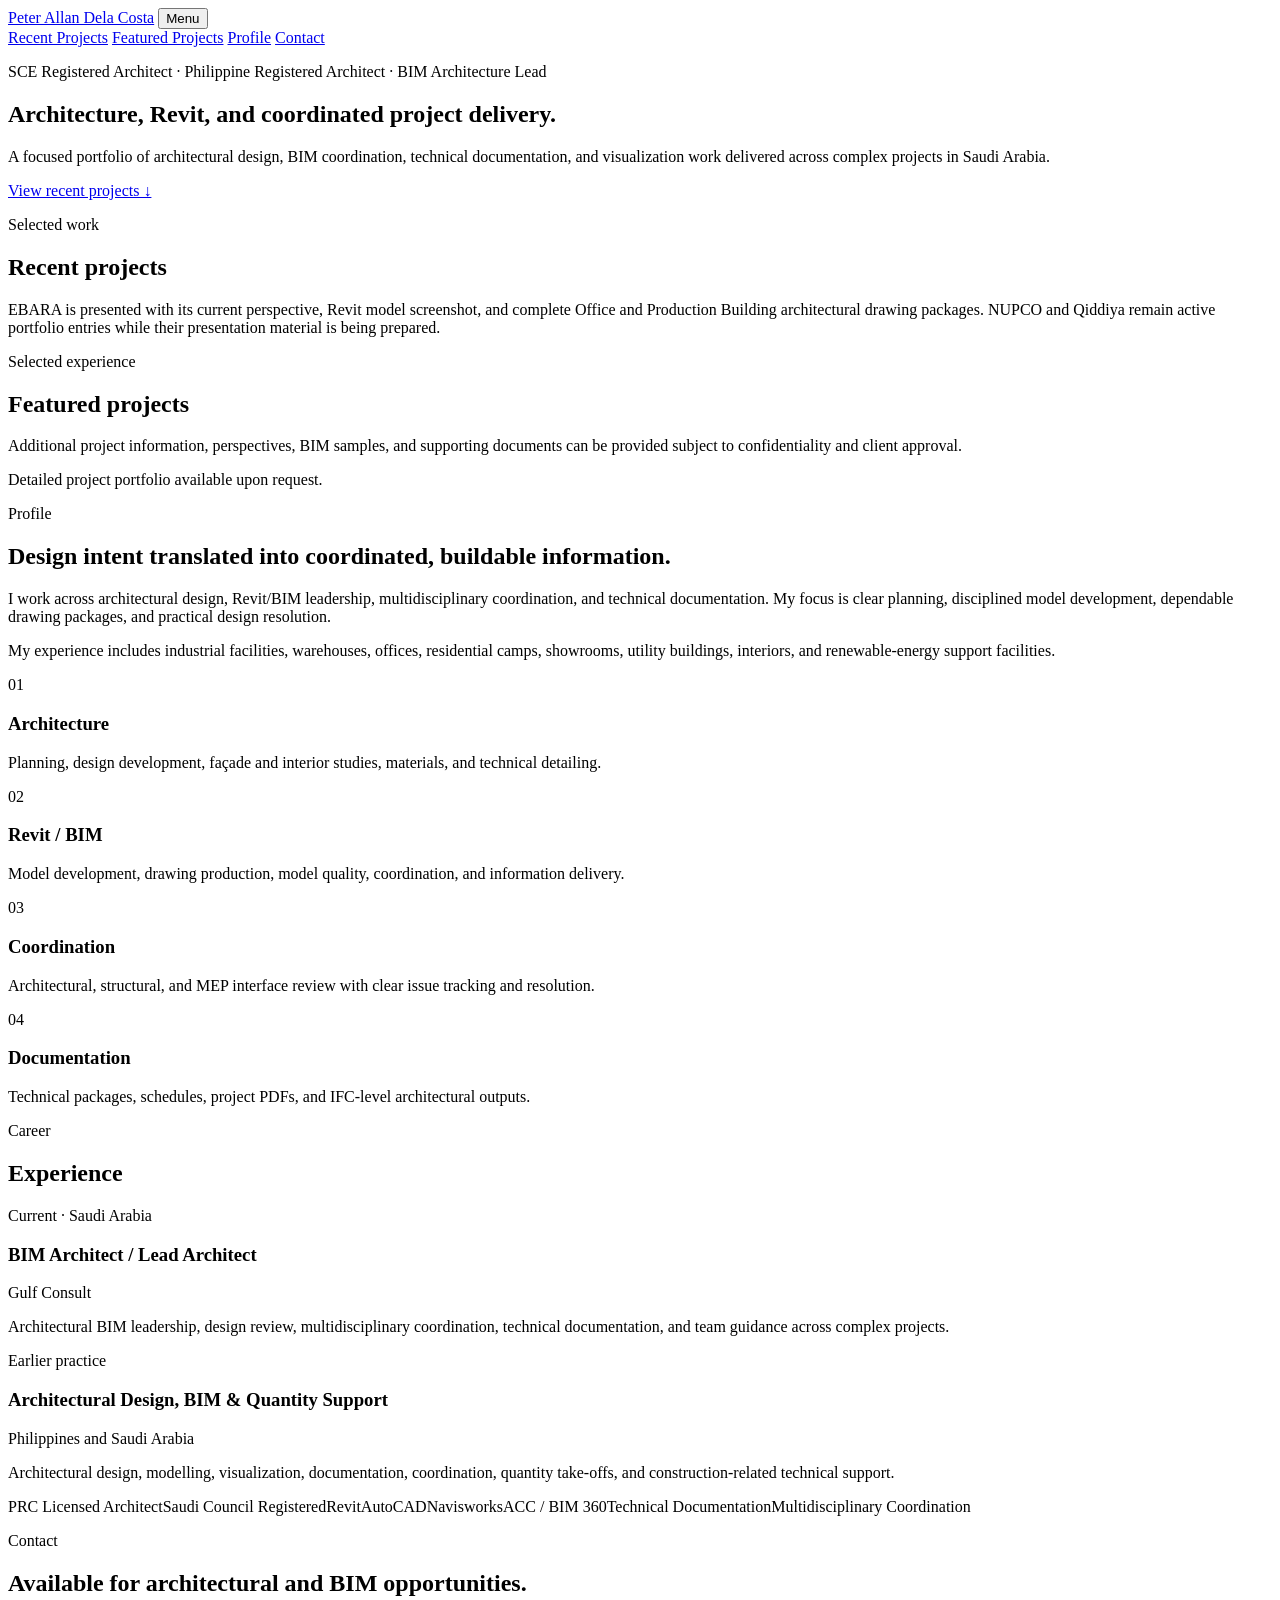
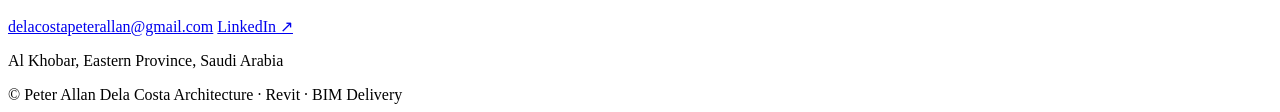
==== index.html @ 8c403797 "Create clean architectural portfolio homepage" ====
<!doctype html>
<html lang="en">
<head>
  <meta charset="utf-8">
  <meta name="viewport" content="width=device-width, initial-scale=1">
  <meta name="description" content="Architectural and BIM portfolio of Peter Allan Dela Costa, featuring EBARA Elliott Energy, NUPCO, Qiddiya, and selected projects in Saudi Arabia.">
  <meta name="theme-color" content="#f4f3ee">
  <title>Peter Allan Dela Costa | Architect & BIM Lead</title>
  <link rel="stylesheet" href="styles.css">
</head>
<body>
  <header class="site-header">
    <a class="brand" href="#top">Peter Allan Dela Costa</a>
    <button class="menu-toggle" type="button" aria-expanded="false" aria-controls="site-nav">Menu</button>
    <nav id="site-nav" class="site-nav" aria-label="Primary navigation">
      <a href="#recent-work">Recent Projects</a>
      <a href="#featured-work">Featured Projects</a>
      <a href="#profile">Profile</a>
      <a href="#contact">Contact</a>
    </nav>
  </header>

  <main id="top">
    <section class="hero section-pad">
      <p class="eyebrow">SCE Registered Architect · Philippine Registered Architect · BIM Architecture Lead</p>
      <h1>Architecture, Revit, and coordinated project delivery.</h1>
      <div class="hero-footer">
        <p>A focused portfolio of architectural design, BIM coordination, technical documentation, and visualization work delivered across complex projects in Saudi Arabia.</p>
        <a class="text-link" href="#recent-work">View recent projects ↓</a>
      </div>
    </section>

    <section id="recent-work" class="section-pad section-rule">
      <div class="section-heading">
        <div>
          <p class="eyebrow">Selected work</p>
          <h2>Recent projects</h2>
        </div>
        <p class="section-note">EBARA is presented with its current perspective, Revit model screenshot, and complete Office and Production Building architectural drawing packages. NUPCO and Qiddiya remain active portfolio entries while their presentation material is being prepared.</p>
      </div>
      <div id="project-grid" class="project-grid" aria-live="polite"></div>
    </section>

    <section id="featured-work" class="section-pad section-rule">
      <div class="section-heading">
        <div>
          <p class="eyebrow">Selected experience</p>
          <h2>Featured projects</h2>
        </div>
        <p class="section-note">Additional project information, perspectives, BIM samples, and supporting documents can be provided subject to confidentiality and client approval.</p>
      </div>
      <div id="featured-grid" class="featured-grid"></div>
      <p class="request-note">Detailed project portfolio available upon request.</p>
    </section>

    <section id="profile" class="section-pad section-rule">
      <div class="section-heading profile-heading">
        <div>
          <p class="eyebrow">Profile</p>
          <h2>Design intent translated into coordinated, buildable information.</h2>
        </div>
        <div class="profile-copy">
          <p>I work across architectural design, Revit/BIM leadership, multidisciplinary coordination, and technical documentation. My focus is clear planning, disciplined model development, dependable drawing packages, and practical design resolution.</p>
          <p>My experience includes industrial facilities, warehouses, offices, residential camps, showrooms, utility buildings, interiors, and renewable-energy support facilities.</p>
        </div>
      </div>
      <div class="capability-grid">
        <article><span>01</span><h3>Architecture</h3><p>Planning, design development, façade and interior studies, materials, and technical detailing.</p></article>
        <article><span>02</span><h3>Revit / BIM</h3><p>Model development, drawing production, model quality, coordination, and information delivery.</p></article>
        <article><span>03</span><h3>Coordination</h3><p>Architectural, structural, and MEP interface review with clear issue tracking and resolution.</p></article>
        <article><span>04</span><h3>Documentation</h3><p>Technical packages, schedules, project PDFs, and IFC-level architectural outputs.</p></article>
      </div>
    </section>

    <section class="section-pad section-rule">
      <div class="section-heading compact">
        <div><p class="eyebrow">Career</p><h2>Experience</h2></div>
      </div>
      <div class="timeline">
        <article>
          <div class="timeline-date">Current · Saudi Arabia</div>
          <div><h3>BIM Architect / Lead Architect</h3><p class="company">Gulf Consult</p><p>Architectural BIM leadership, design review, multidisciplinary coordination, technical documentation, and team guidance across complex projects.</p></div>
        </article>
        <article>
          <div class="timeline-date">Earlier practice</div>
          <div><h3>Architectural Design, BIM & Quantity Support</h3><p class="company">Philippines and Saudi Arabia</p><p>Architectural design, modelling, visualization, documentation, coordination, quantity take-offs, and construction-related technical support.</p></div>
        </article>
      </div>
      <div class="credentials">
        <span>PRC Licensed Architect</span><span>Saudi Council Registered</span><span>Revit</span><span>AutoCAD</span><span>Navisworks</span><span>ACC / BIM 360</span><span>Technical Documentation</span><span>Multidisciplinary Coordination</span>
      </div>
    </section>

    <section id="contact" class="contact section-pad">
      <p class="eyebrow">Contact</p>
      <div class="contact-grid">
        <h2>Available for architectural and BIM opportunities.</h2>
        <div>
          <a href="mailto:delacostapeterallan@gmail.com">delacostapeterallan@gmail.com</a>
          <a href="https://www.linkedin.com/in/peter-allan-dela-costa-8350b3266/" target="_blank" rel="noopener noreferrer">LinkedIn ↗</a>
          <p>Al Khobar, Eastern Province, Saudi Arabia</p>
        </div>
      </div>
    </section>
  </main>

  <footer>
    <span>© <span id="year"></span> Peter Allan Dela Costa</span>
    <span>Architecture · Revit · BIM Delivery</span>
  </footer>

  <dialog id="project-dialog" class="project-dialog">
    <button class="dialog-close" type="button" aria-label="Close project">Close</button>
    <div id="dialog-content"></div>
  </dialog>

  <script src="script.js"></script>
</body>
</html>
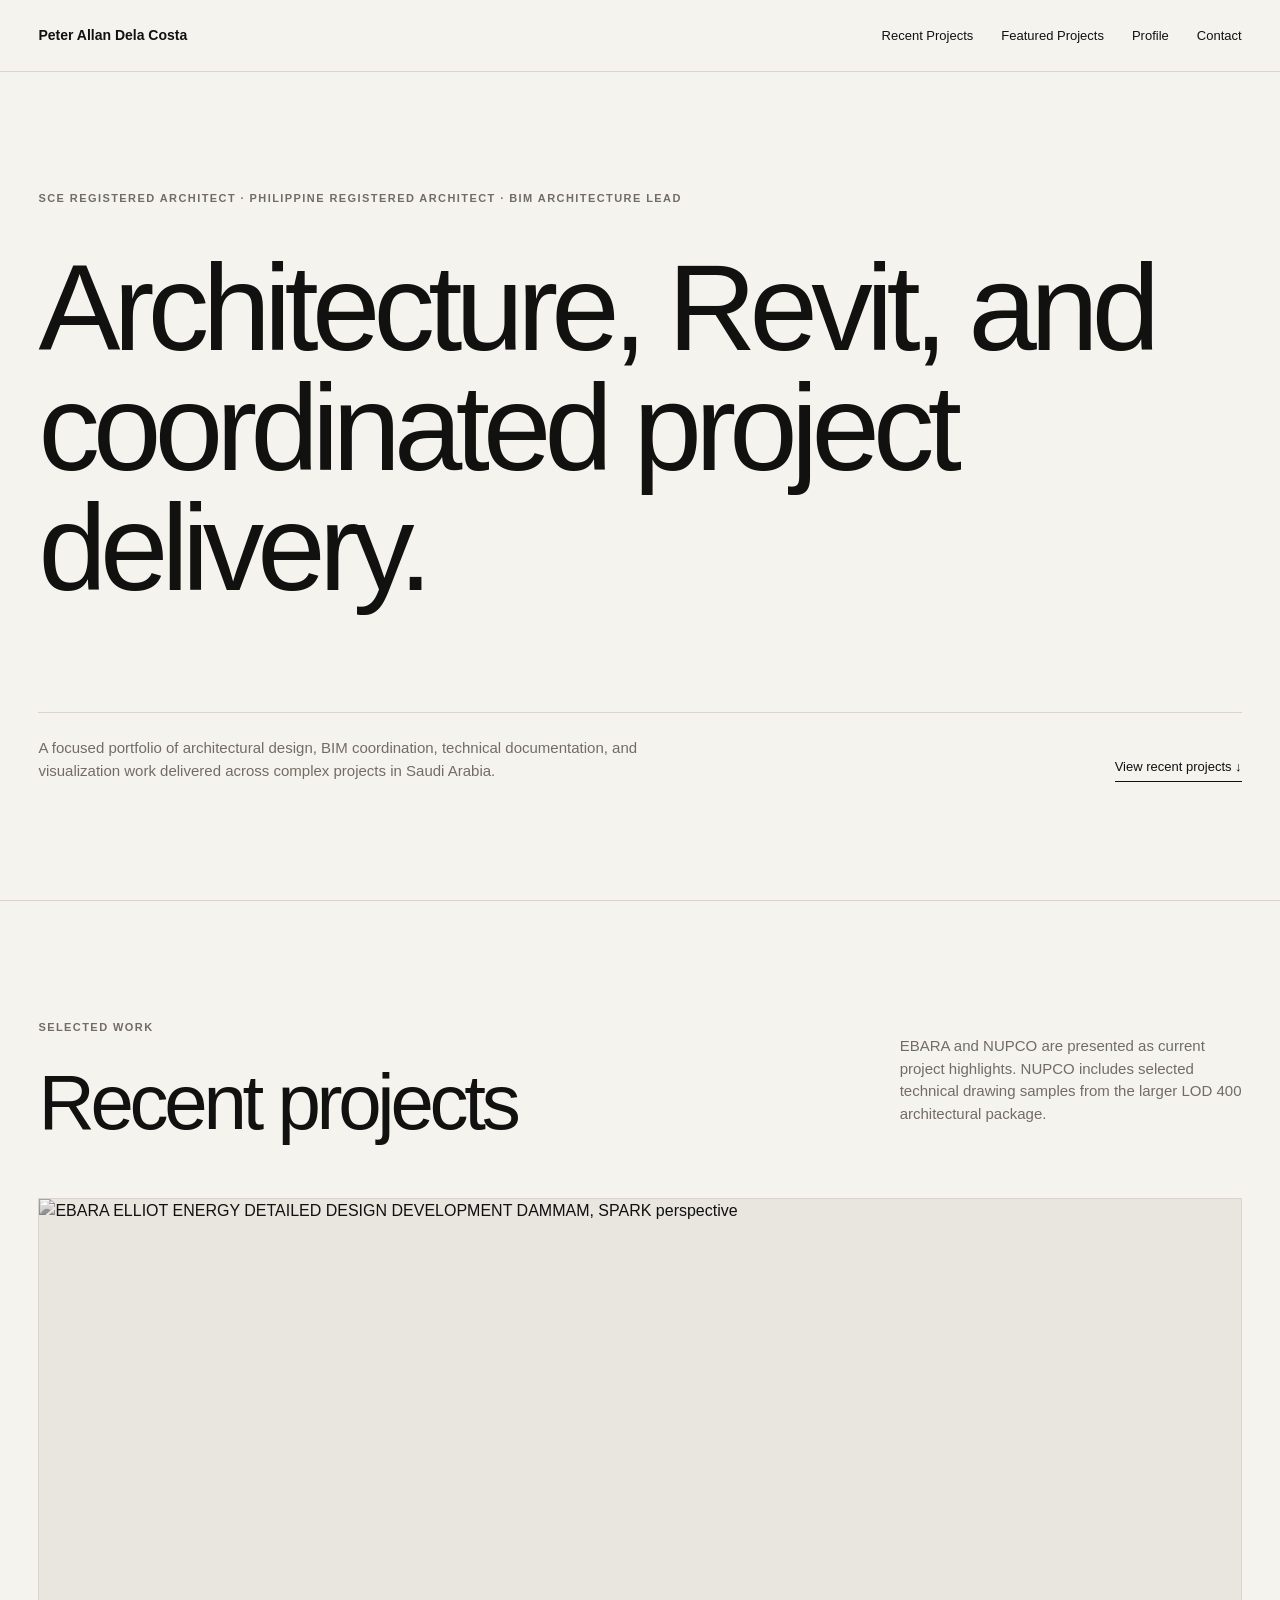
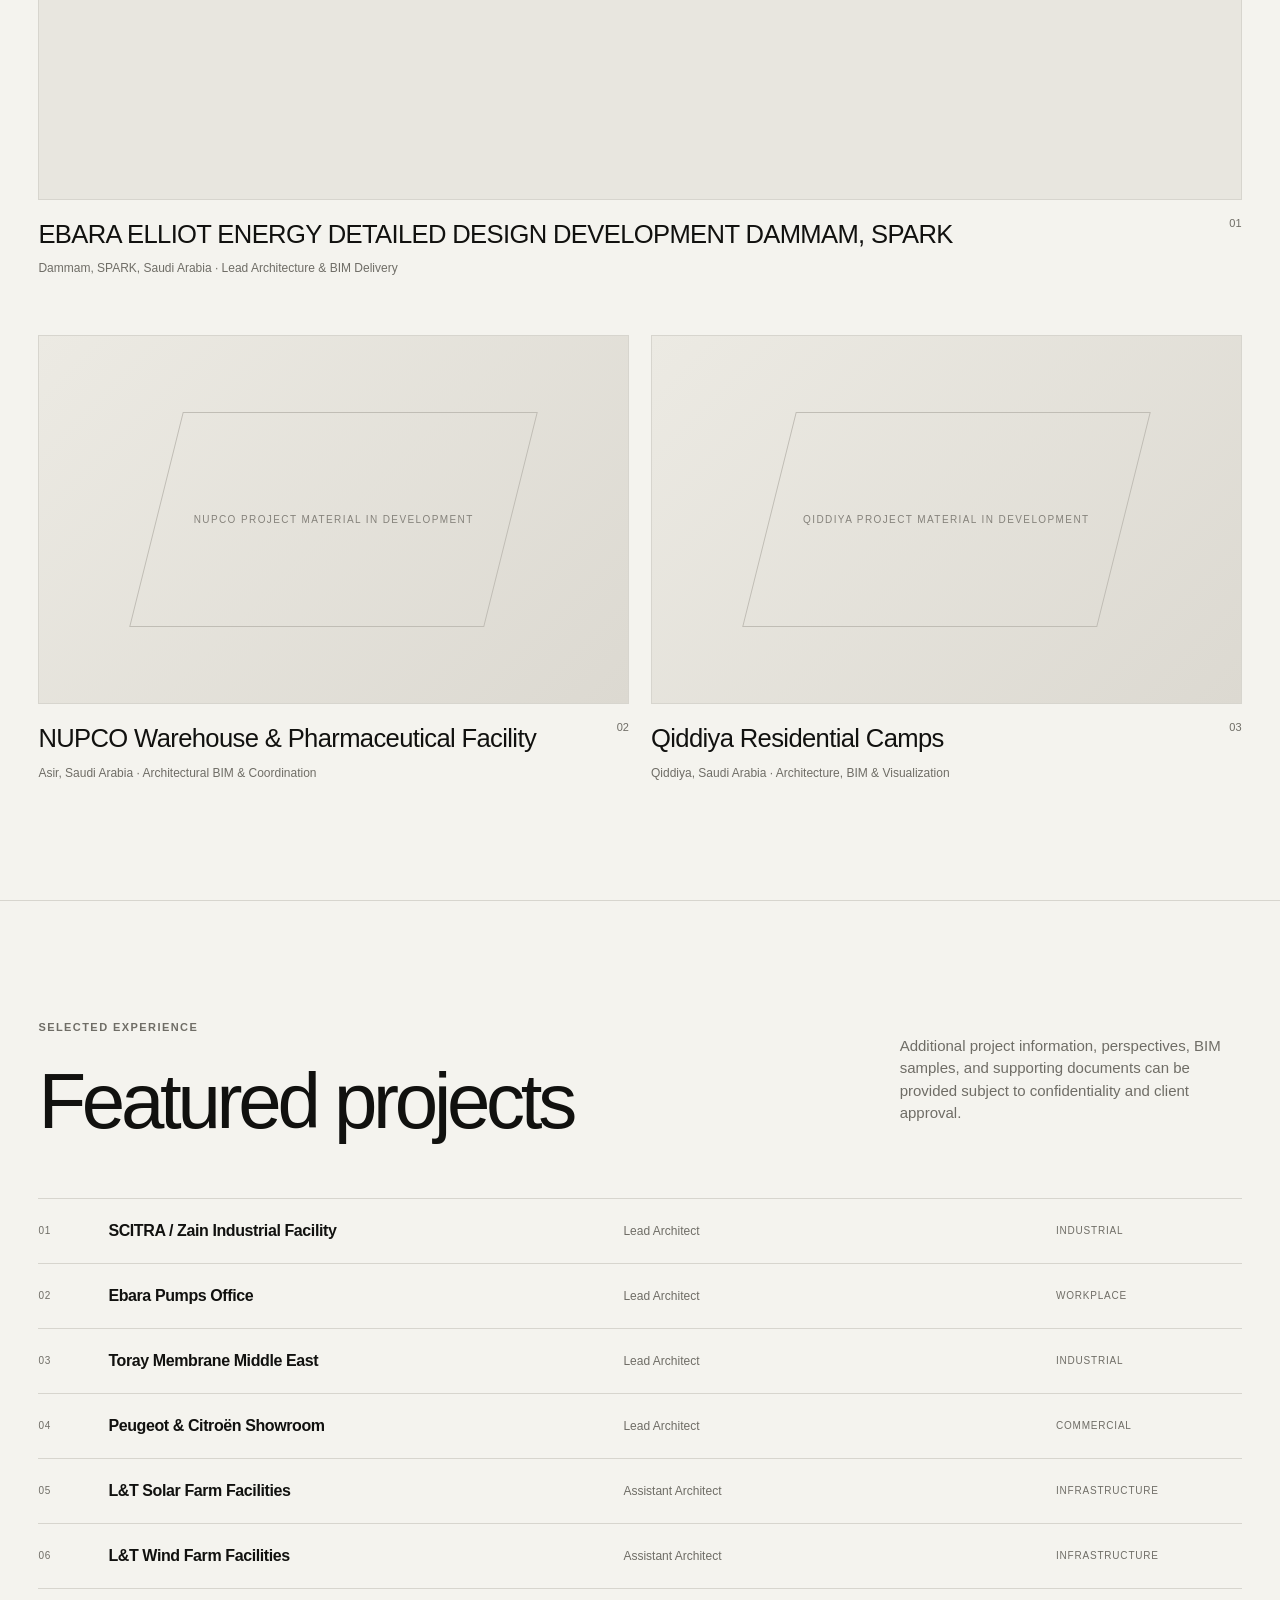
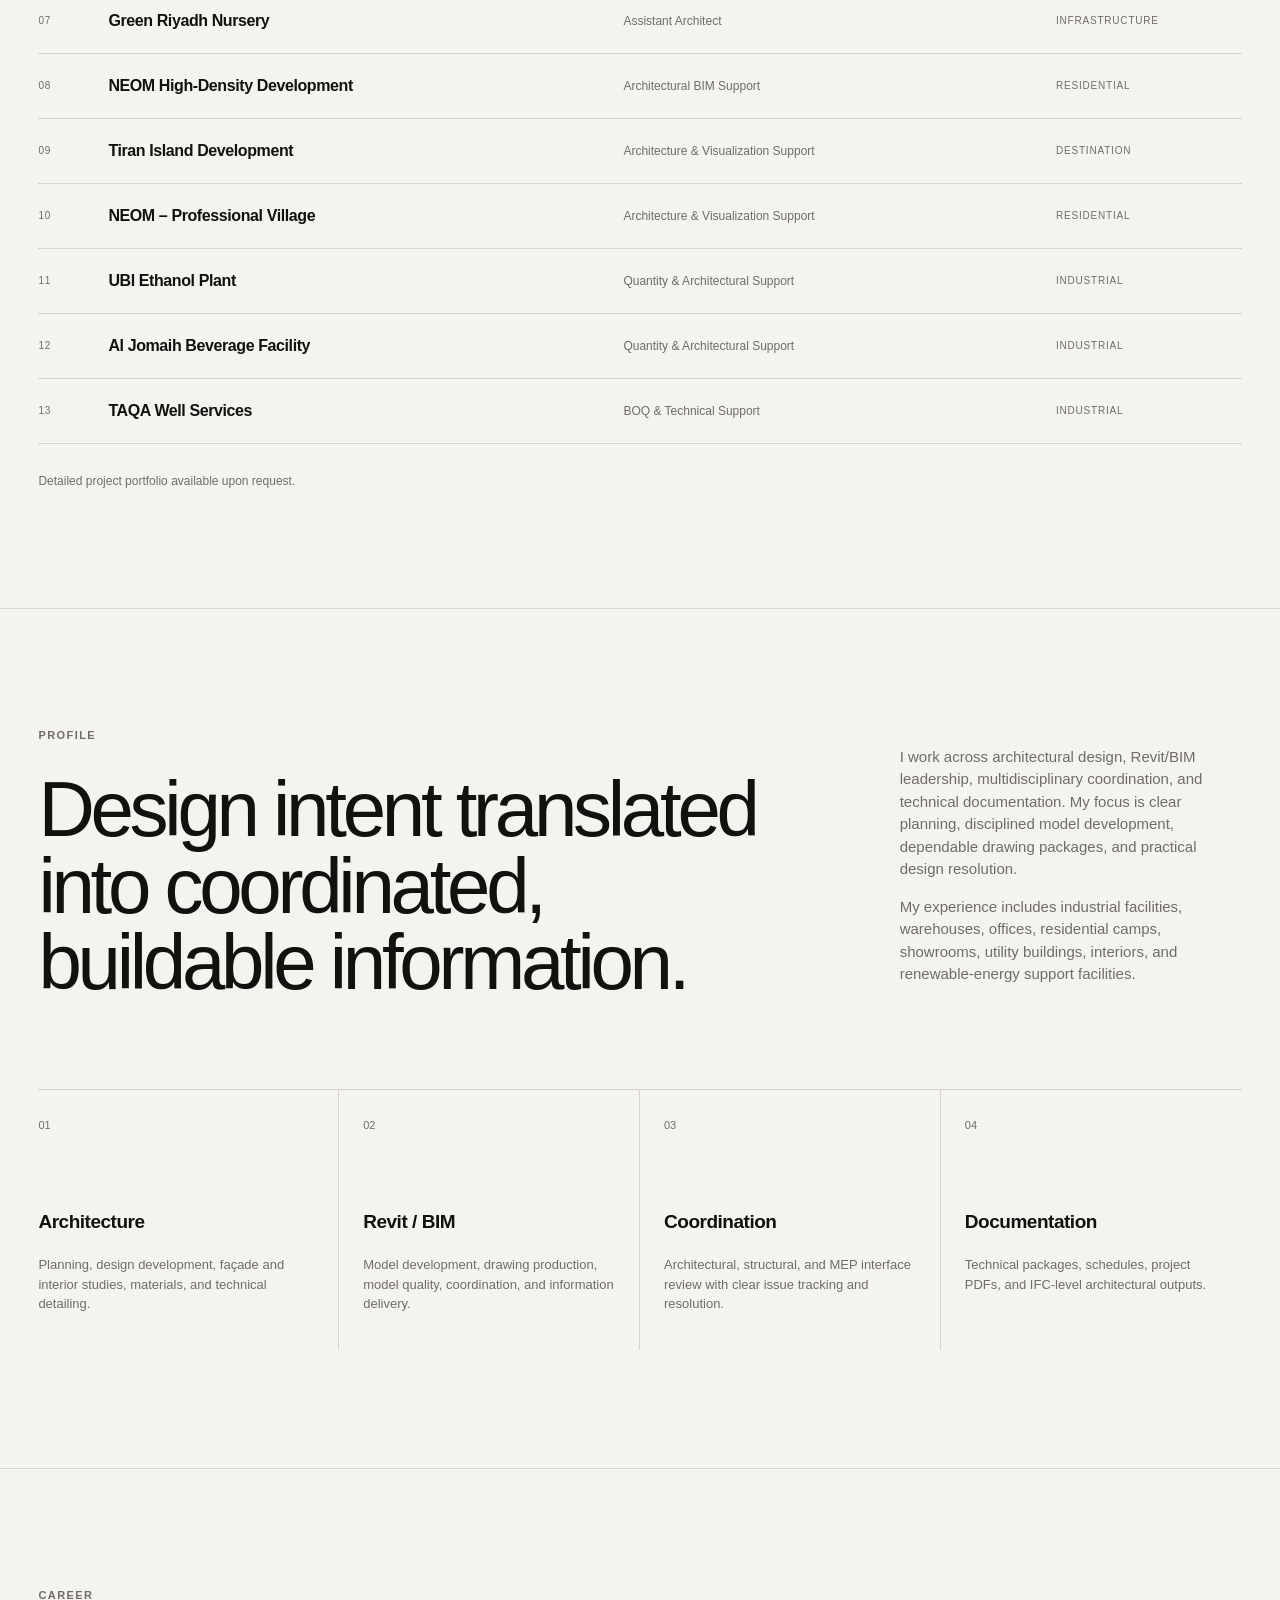
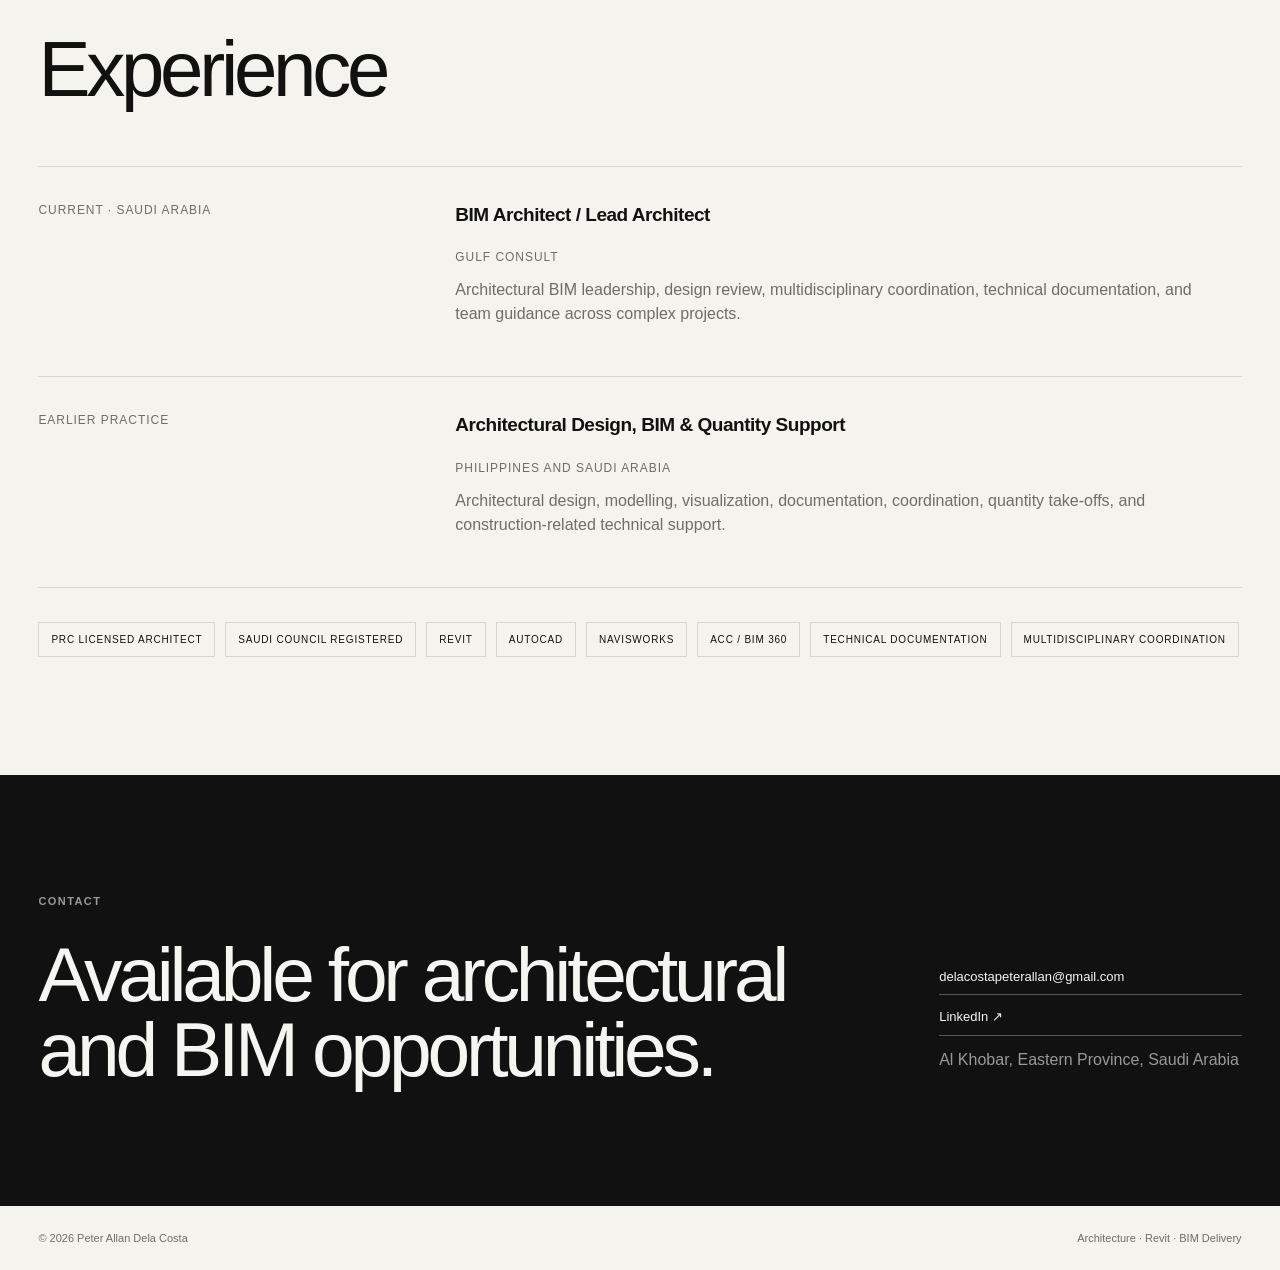
==== commit 10861f40: "Update portfolio structure for NUPCO and featured projects" ====
--- a/index.html
+++ b/index.html
@@ -6,7 +6,7 @@
   <meta name="description" content="Architectural and BIM portfolio of Peter Allan Dela Costa, featuring EBARA Elliott Energy, NUPCO, Qiddiya, and selected projects in Saudi Arabia.">
   <meta name="theme-color" content="#f4f3ee">
   <title>Peter Allan Dela Costa | Architect & BIM Lead</title>
-  <link rel="stylesheet" href="styles.css">
+  <link rel="stylesheet" href="styles.css?v=20260807">
 </head>
 <body>
   <header class="site-header">
@@ -32,21 +32,15 @@
 
     <section id="recent-work" class="section-pad section-rule">
       <div class="section-heading">
-        <div>
-          <p class="eyebrow">Selected work</p>
-          <h2>Recent projects</h2>
-        </div>
-        <p class="section-note">EBARA is presented with its current perspective, Revit model screenshot, and complete Office and Production Building architectural drawing packages. NUPCO and Qiddiya remain active portfolio entries while their presentation material is being prepared.</p>
+        <div><p class="eyebrow">Selected work</p><h2>Recent projects</h2></div>
+        <p class="section-note">EBARA and NUPCO are presented as current project highlights. NUPCO includes selected technical drawing samples from the larger LOD 400 architectural package.</p>
       </div>
       <div id="project-grid" class="project-grid" aria-live="polite"></div>
     </section>
 
     <section id="featured-work" class="section-pad section-rule">
       <div class="section-heading">
-        <div>
-          <p class="eyebrow">Selected experience</p>
-          <h2>Featured projects</h2>
-        </div>
+        <div><p class="eyebrow">Selected experience</p><h2>Featured projects</h2></div>
         <p class="section-note">Additional project information, perspectives, BIM samples, and supporting documents can be provided subject to confidentiality and client approval.</p>
       </div>
       <div id="featured-grid" class="featured-grid"></div>
@@ -55,10 +49,7 @@
 
     <section id="profile" class="section-pad section-rule">
       <div class="section-heading profile-heading">
-        <div>
-          <p class="eyebrow">Profile</p>
-          <h2>Design intent translated into coordinated, buildable information.</h2>
-        </div>
+        <div><p class="eyebrow">Profile</p><h2>Design intent translated into coordinated, buildable information.</h2></div>
         <div class="profile-copy">
           <p>I work across architectural design, Revit/BIM leadership, multidisciplinary coordination, and technical documentation. My focus is clear planning, disciplined model development, dependable drawing packages, and practical design resolution.</p>
           <p>My experience includes industrial facilities, warehouses, offices, residential camps, showrooms, utility buildings, interiors, and renewable-energy support facilities.</p>
@@ -73,47 +64,30 @@
     </section>
 
     <section class="section-pad section-rule">
-      <div class="section-heading compact">
-        <div><p class="eyebrow">Career</p><h2>Experience</h2></div>
+      <div class="section-heading compact"><div><p class="eyebrow">Career</p><h2>Experience</h2></div></div>
+      <div class="timeline">
+        <article><div class="timeline-date">Current · Saudi Arabia</div><div><h3>BIM Architect / Lead Architect</h3><p class="company">Gulf Consult</p><p>Architectural BIM leadership, design review, multidisciplinary coordination, technical documentation, and team guidance across complex projects.</p></div></article>
+        <article><div class="timeline-date">Earlier practice</div><div><h3>Architectural Design, BIM & Quantity Support</h3><p class="company">Philippines and Saudi Arabia</p><p>Architectural design, modelling, visualization, documentation, coordination, quantity take-offs, and construction-related technical support.</p></div></article>
       </div>
-      <div class="timeline">
-        <article>
-          <div class="timeline-date">Current · Saudi Arabia</div>
-          <div><h3>BIM Architect / Lead Architect</h3><p class="company">Gulf Consult</p><p>Architectural BIM leadership, design review, multidisciplinary coordination, technical documentation, and team guidance across complex projects.</p></div>
-        </article>
-        <article>
-          <div class="timeline-date">Earlier practice</div>
-          <div><h3>Architectural Design, BIM & Quantity Support</h3><p class="company">Philippines and Saudi Arabia</p><p>Architectural design, modelling, visualization, documentation, coordination, quantity take-offs, and construction-related technical support.</p></div>
-        </article>
-      </div>
-      <div class="credentials">
-        <span>PRC Licensed Architect</span><span>Saudi Council Registered</span><span>Revit</span><span>AutoCAD</span><span>Navisworks</span><span>ACC / BIM 360</span><span>Technical Documentation</span><span>Multidisciplinary Coordination</span>
-      </div>
+      <div class="credentials"><span>PRC Licensed Architect</span><span>Saudi Council Registered</span><span>Revit</span><span>AutoCAD</span><span>Navisworks</span><span>ACC / BIM 360</span><span>Technical Documentation</span><span>Multidisciplinary Coordination</span></div>
     </section>
 
     <section id="contact" class="contact section-pad">
       <p class="eyebrow">Contact</p>
       <div class="contact-grid">
         <h2>Available for architectural and BIM opportunities.</h2>
-        <div>
-          <a href="mailto:delacostapeterallan@gmail.com">delacostapeterallan@gmail.com</a>
-          <a href="https://www.linkedin.com/in/peter-allan-dela-costa-8350b3266/" target="_blank" rel="noopener noreferrer">LinkedIn ↗</a>
-          <p>Al Khobar, Eastern Province, Saudi Arabia</p>
-        </div>
+        <div><a href="mailto:delacostapeterallan@gmail.com">delacostapeterallan@gmail.com</a><a href="https://www.linkedin.com/in/peter-allan-dela-costa-8350b3266/" target="_blank" rel="noopener noreferrer">LinkedIn ↗</a><p>Al Khobar, Eastern Province, Saudi Arabia</p></div>
       </div>
     </section>
   </main>
 
-  <footer>
-    <span>© <span id="year"></span> Peter Allan Dela Costa</span>
-    <span>Architecture · Revit · BIM Delivery</span>
-  </footer>
+  <footer><span>© <span id="year"></span> Peter Allan Dela Costa</span><span>Architecture · Revit · BIM Delivery</span></footer>
 
   <dialog id="project-dialog" class="project-dialog">
     <button class="dialog-close" type="button" aria-label="Close project">Close</button>
     <div id="dialog-content"></div>
   </dialog>
 
-  <script src="script.js"></script>
+  <script src="script.js?v=20260807"></script>
 </body>
 </html>
--- a/styles.css
+++ b/styles.css
@@ -0,0 +1 @@
+:root{--bg:#f4f3ee;--ink:#11110f;--muted:#6f6d66;--line:#d7d5ce;--panel:#e8e6df;--dark:#111;--max:1500px}*{box-sizing:border-box}html{scroll-behavior:smooth}body{margin:0;background:var(--bg);color:var(--ink);font-family:Arial,Helvetica,sans-serif;line-height:1.5}a{color:inherit}button{font:inherit;color:inherit}.site-header{position:sticky;top:0;z-index:20;display:flex;align-items:center;justify-content:space-between;height:72px;padding:0 3vw;background:rgba(244,243,238,.94);border-bottom:1px solid var(--line);backdrop-filter:blur(10px)}.brand{font-size:14px;font-weight:700;text-decoration:none}.site-nav{display:flex;gap:28px}.site-nav a{font-size:13px;text-decoration:none}.site-nav a:hover{opacity:.55}.menu-toggle{display:none;border:0;background:transparent}.section-pad{width:min(var(--max),100%);margin:0 auto;padding:118px 3vw}.section-rule{border-top:1px solid var(--line)}.eyebrow{margin:0 0 28px;color:var(--muted);font-size:11px;font-weight:700;letter-spacing:.13em;text-transform:uppercase}h1,h2,h3,p{margin-top:0}h1,h2{margin-bottom:0;font-weight:400;letter-spacing:-.055em;line-height:.98}h1{max-width:1200px;font-size:clamp(4rem,9.6vw,10.2rem)}h2{font-size:clamp(3rem,6.1vw,7rem)}h3{font-size:19px;font-weight:600;letter-spacing:-.025em}.hero{min-height:calc(100vh - 72px);display:flex;flex-direction:column;justify-content:space-between}.hero-footer{display:grid;grid-template-columns:1fr auto;gap:50px;align-items:end;margin-top:90px;padding-top:24px;border-top:1px solid var(--line)}.hero-footer p{max-width:650px;margin-bottom:0;color:var(--muted);font-size:15px}.text-link{padding-bottom:5px;border-bottom:1px solid;text-decoration:none;font-size:13px}.section-heading{display:grid;grid-template-columns:1.2fr .55fr;gap:9vw;align-items:end;margin-bottom:58px}.section-heading.compact{grid-template-columns:1fr}.section-note,.profile-copy{color:var(--muted);font-size:15px}.project-grid{display:grid;grid-template-columns:repeat(12,1fr);gap:58px 22px}.project-card{grid-column:span 6;padding:0;border:0;background:none;text-align:left;cursor:pointer}.project-card.featured{grid-column:1/-1}.project-media{position:relative;aspect-ratio:16/10;overflow:hidden;background:var(--panel);border:1px solid var(--line)}.project-card.featured .project-media{aspect-ratio:16/8}.project-image{width:100%;height:100%;object-fit:cover;display:block;filter:grayscale(100%);transition:transform .4s ease,filter .4s ease}.project-card:hover .project-image{transform:scale(1.015);filter:grayscale(0)}.visual-placeholder{position:absolute;inset:0;display:grid;place-items:center;background:linear-gradient(135deg,#eceae3,#dcd9d1)}.visual-placeholder:before{content:"";width:60%;height:58%;border:1px solid #c0bdb5;transform:skew(-14deg)}.visual-placeholder span{position:absolute;color:#85827b;font-size:10px;letter-spacing:.14em;text-transform:uppercase}.project-info{display:grid;grid-template-columns:1fr auto;gap:30px;padding-top:15px}.project-title{margin:0;font-size:clamp(1.35rem,2vw,2rem);font-weight:400}.project-meta{margin-top:6px;color:var(--muted);font-size:12px}.project-index{color:var(--muted);font-size:11px}.featured-grid{border-top:1px solid var(--line)}.featured-grid article{display:grid;grid-template-columns:50px 1.2fr 1fr .45fr;gap:20px;align-items:center;padding:20px 0;border-bottom:1px solid var(--line)}.featured-grid span,.featured-grid small{color:var(--muted);font-size:10px;letter-spacing:.08em;text-transform:uppercase}.featured-grid h3,.featured-grid p{margin:0}.featured-grid h3{font-size:16px}.featured-grid p{color:var(--muted);font-size:12px}.request-note{margin:28px 0 0;color:var(--muted);font-size:12px}.profile-copy p{max-width:660px}.capability-grid{display:grid;grid-template-columns:repeat(4,1fr);margin-top:88px;border-top:1px solid var(--line)}.capability-grid article{min-height:260px;padding:22px 24px 22px 0;border-right:1px solid var(--line)}.capability-grid article:not(:first-child){padding-left:24px}.capability-grid article:last-child{border-right:0}.capability-grid span{color:var(--muted);font-size:11px}.capability-grid h3{margin-top:72px}.capability-grid p{color:var(--muted);font-size:13px}.timeline{border-top:1px solid var(--line)}.timeline article{display:grid;grid-template-columns:.4fr 1fr;gap:8vw;padding:34px 0;border-bottom:1px solid var(--line)}.timeline-date,.company{color:var(--muted);font-size:12px;text-transform:uppercase;letter-spacing:.08em}.timeline article p:last-child{max-width:760px;color:var(--muted)}.credentials{display:flex;flex-wrap:wrap;gap:10px;margin-top:34px}.credentials span{padding:9px 12px;border:1px solid var(--line);font-size:10px;letter-spacing:.08em;text-transform:uppercase}.contact{width:100%;max-width:none;color:#f5f5f1;background:var(--dark)}.contact>*{width:min(calc(var(--max) - 6vw),94vw);margin-left:auto;margin-right:auto}.contact .eyebrow,.contact p{color:#9a9a94}.contact-grid{display:grid;grid-template-columns:1.15fr .45fr;gap:10vw;align-items:end}.contact h2{font-size:clamp(3rem,6vw,7rem)}.contact-grid div{display:flex;flex-direction:column;gap:12px}.contact a{padding-bottom:8px;border-bottom:1px solid #555;text-decoration:none;font-size:13px;overflow-wrap:anywhere}footer{display:flex;justify-content:space-between;padding:24px 3vw;color:var(--muted);font-size:11px}.project-dialog{width:min(1120px,calc(100% - 24px));max-height:94vh;padding:0;border:0;background:var(--bg)}.project-dialog::backdrop{background:rgba(0,0,0,.8)}.dialog-close{position:sticky;top:0;float:right;z-index:3;padding:16px 18px;border:0;background:#111;color:#fff;cursor:pointer;font-size:11px;letter-spacing:.08em;text-transform:uppercase}.dialog-hero{aspect-ratio:16/8;background:var(--panel);overflow:hidden}.dialog-hero img{width:100%;height:100%;object-fit:cover;display:block}.dialog-body{padding:46px}.dialog-title{max-width:900px;font-size:clamp(2.7rem,5.5vw,6rem)}.dialog-meta{display:grid;grid-template-columns:repeat(4,1fr);gap:20px;margin:40px 0;padding:18px 0;border-top:1px solid var(--line);border-bottom:1px solid var(--line)}.dialog-meta span{color:var(--muted);font-size:10px;letter-spacing:.08em;text-transform:uppercase}.dialog-meta strong{display:block;margin-top:4px;font-size:13px;font-weight:600}.dialog-copy{display:grid;gap:14px;max-width:790px;color:var(--muted)}.dialog-copy p{margin:0}.dialog-tags{display:flex;flex-wrap:wrap;gap:8px;margin:28px 0}.dialog-tags span{padding:8px 10px;border:1px solid var(--line);font-size:10px;text-transform:uppercase}.deliverables{display:grid;grid-template-columns:1fr 1fr;gap:18px;margin-top:34px}.deliverable-card{min-width:0}.deliverable-card h3{margin:12px 0 0;font-size:.92rem}.deliverable-media{position:relative;aspect-ratio:16/10;overflow:hidden;background:var(--panel);border:1px solid var(--line)}.deliverable-media img{width:100%;height:100%;object-fit:cover;display:block}.document-list{display:grid;gap:10px;margin-top:34px}.document-link{display:grid;grid-template-columns:42px minmax(0,1fr) auto;gap:14px;align-items:center;padding:14px 0;border-top:1px solid var(--line);text-decoration:none}.document-link:last-child{border-bottom:1px solid var(--line)}.document-link span{font-size:.75rem;color:var(--muted)}.document-link strong{font-size:.94rem;font-weight:600}.document-link em{font-size:.78rem;font-style:normal;color:var(--muted);white-space:nowrap}.document-link:hover strong{opacity:.6}.asset-note{margin-top:34px;padding-top:20px;border-top:1px solid var(--line);color:var(--muted);font-size:12px}@media(max-width:900px){.section-heading,.contact-grid{grid-template-columns:1fr}.project-card,.project-card.featured{grid-column:span 6}.project-card.featured .project-media{aspect-ratio:16/10}.capability-grid{grid-template-columns:repeat(2,1fr)}.dialog-meta{grid-template-columns:repeat(2,1fr)}.featured-grid article{grid-template-columns:40px 1fr .7fr}.featured-grid small{display:none}.document-link{grid-template-columns:36px 1fr}.document-link em{display:none}}@media(max-width:650px){.site-header{height:64px;padding:0 20px}.menu-toggle{display:block}.site-nav{position:absolute;top:64px;left:0;right:0;display:none;flex-direction:column;padding:22px 20px;background:var(--bg);border-bottom:1px solid var(--line)}.site-nav.open{display:flex}.section-pad{padding:80px 20px}.hero{min-height:calc(100vh - 64px)}.hero-footer{grid-template-columns:1fr;align-items:start}.project-card,.project-card.featured{grid-column:1/-1}.project-media,.project-card.featured .project-media{aspect-ratio:4/3}.featured-grid article{grid-template-columns:34px 1fr}.featured-grid article p,.featured-grid small{display:none}.capability-grid{grid-template-columns:1fr}.capability-grid article{border-right:0;border-bottom:1px solid var(--line);padding-left:0!important}.timeline article{grid-template-columns:1fr;gap:12px}.contact>*,footer{width:auto;margin:0;padding-left:20px;padding-right:20px}.dialog-body{padding:26px}.dialog-meta{grid-template-columns:1fr 1fr}.deliverables{grid-template-columns:1fr}.document-link{grid-template-columns:30px 1fr}footer{flex-direction:column;gap:5px}}
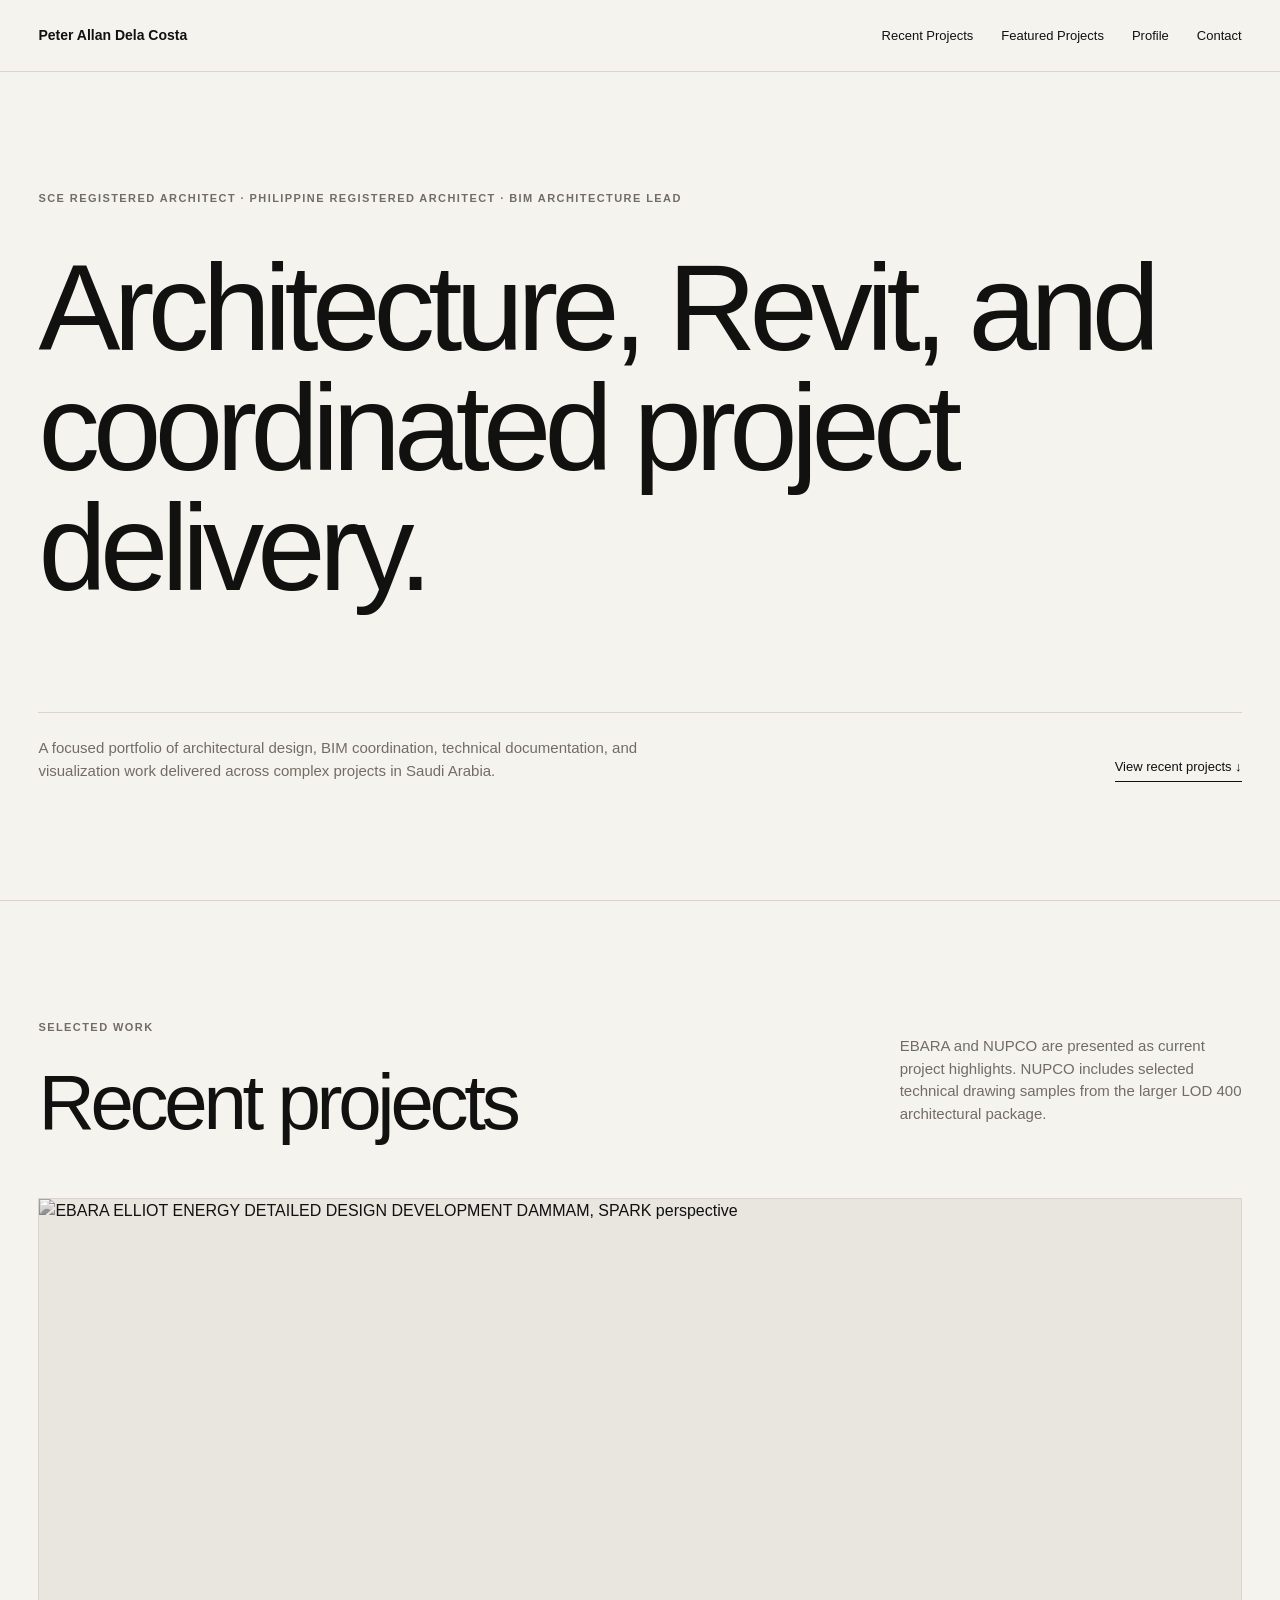
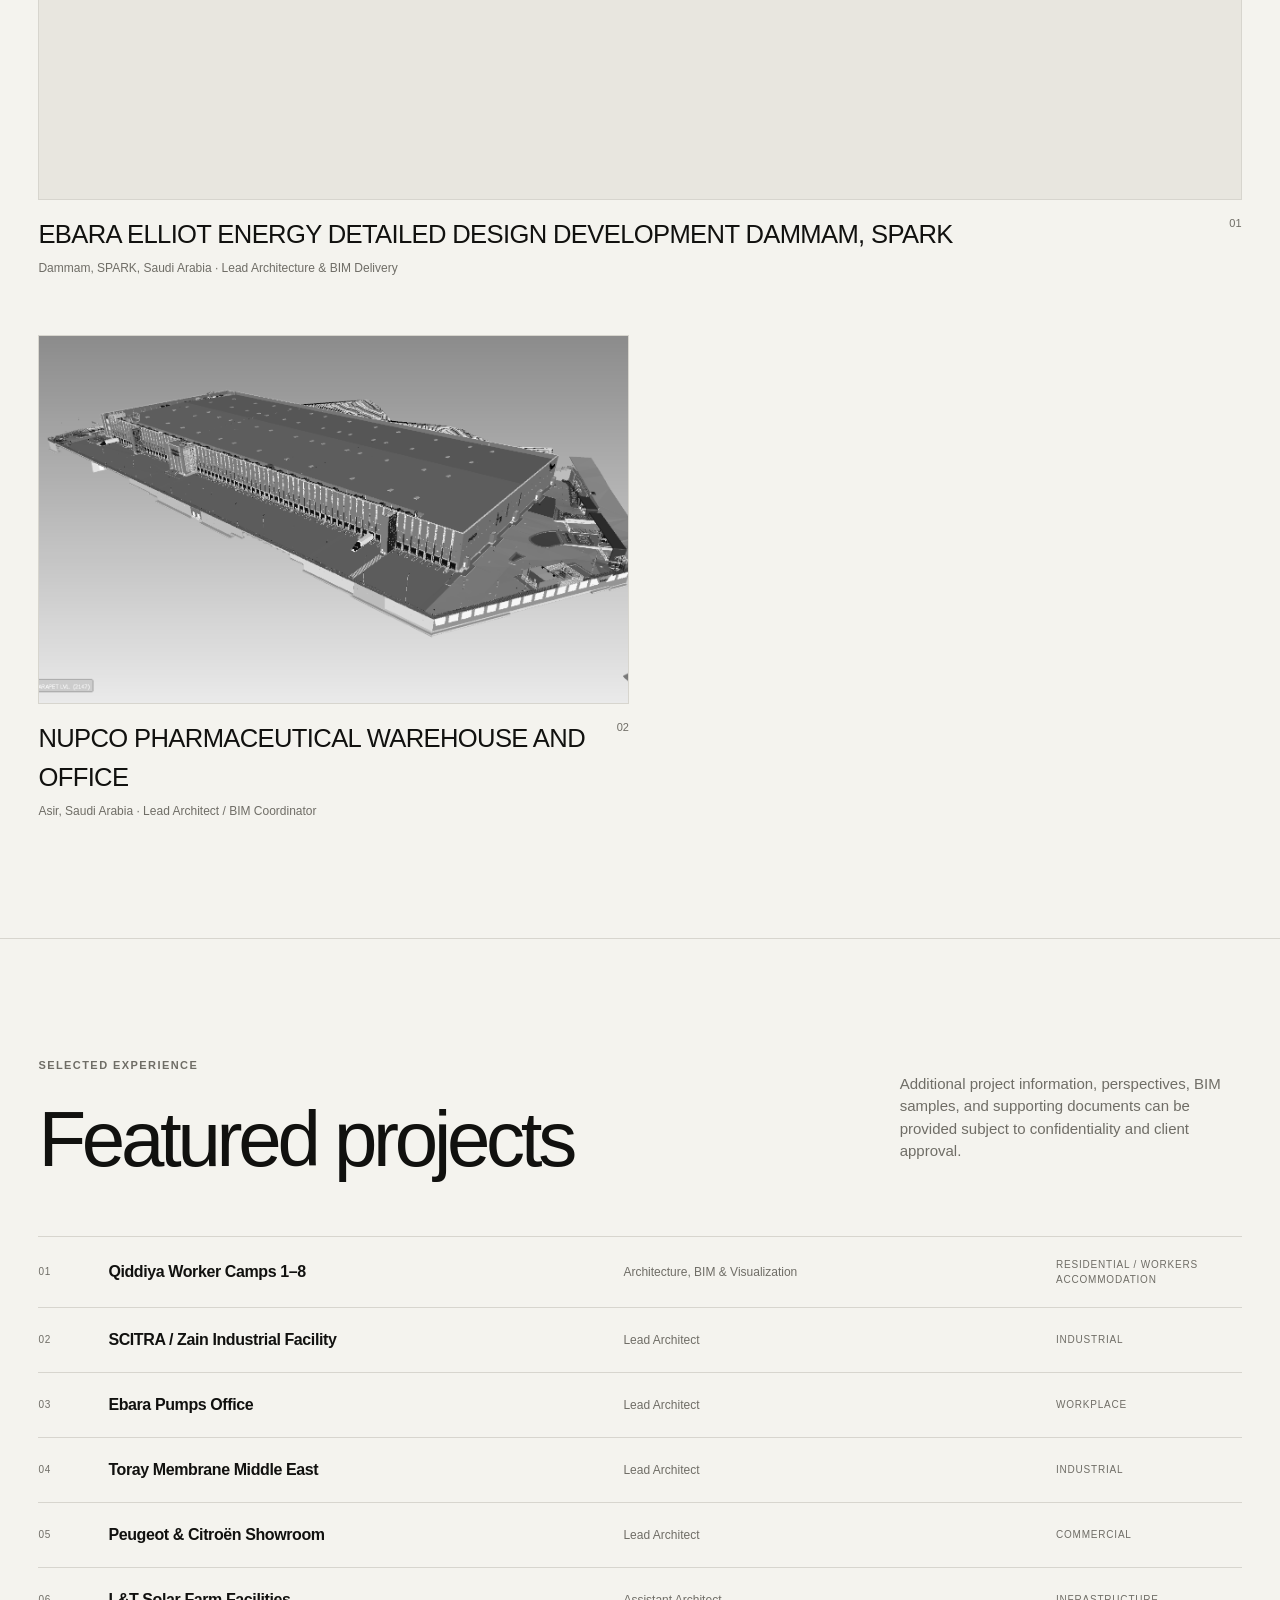
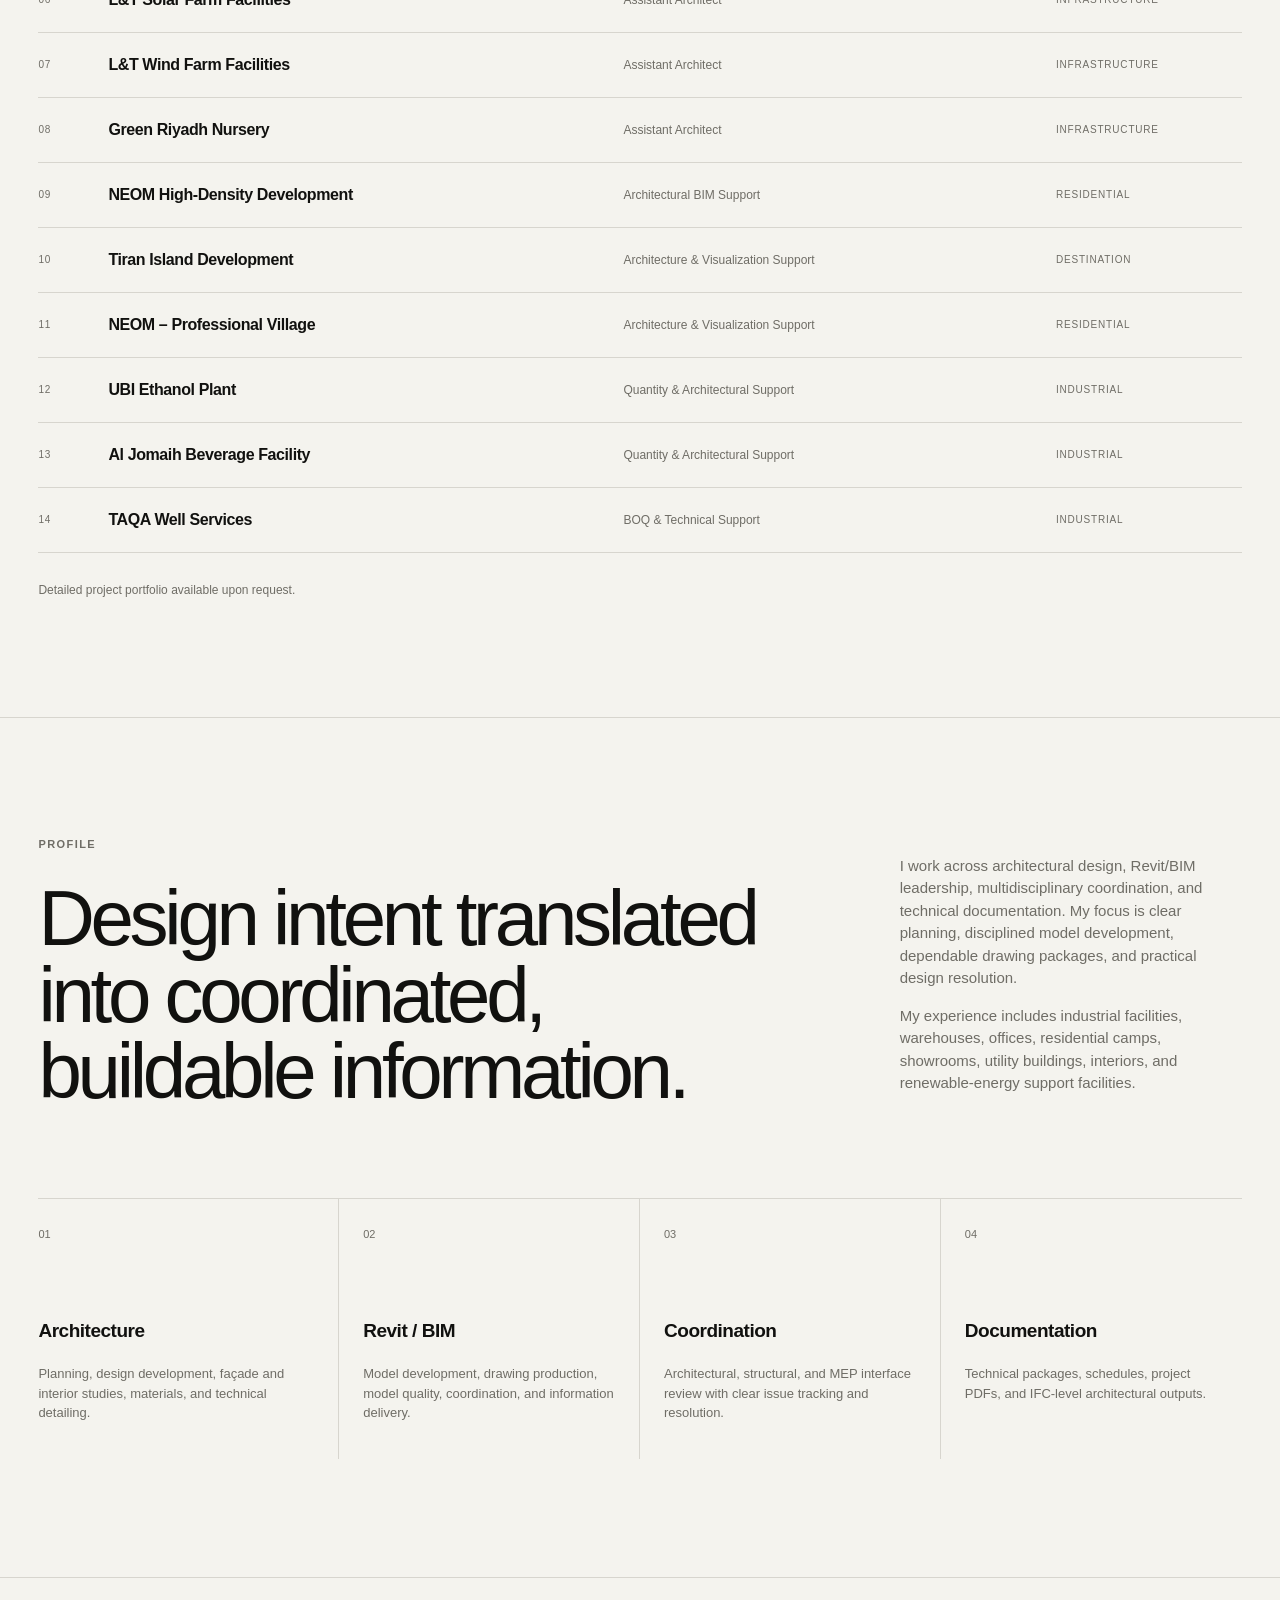
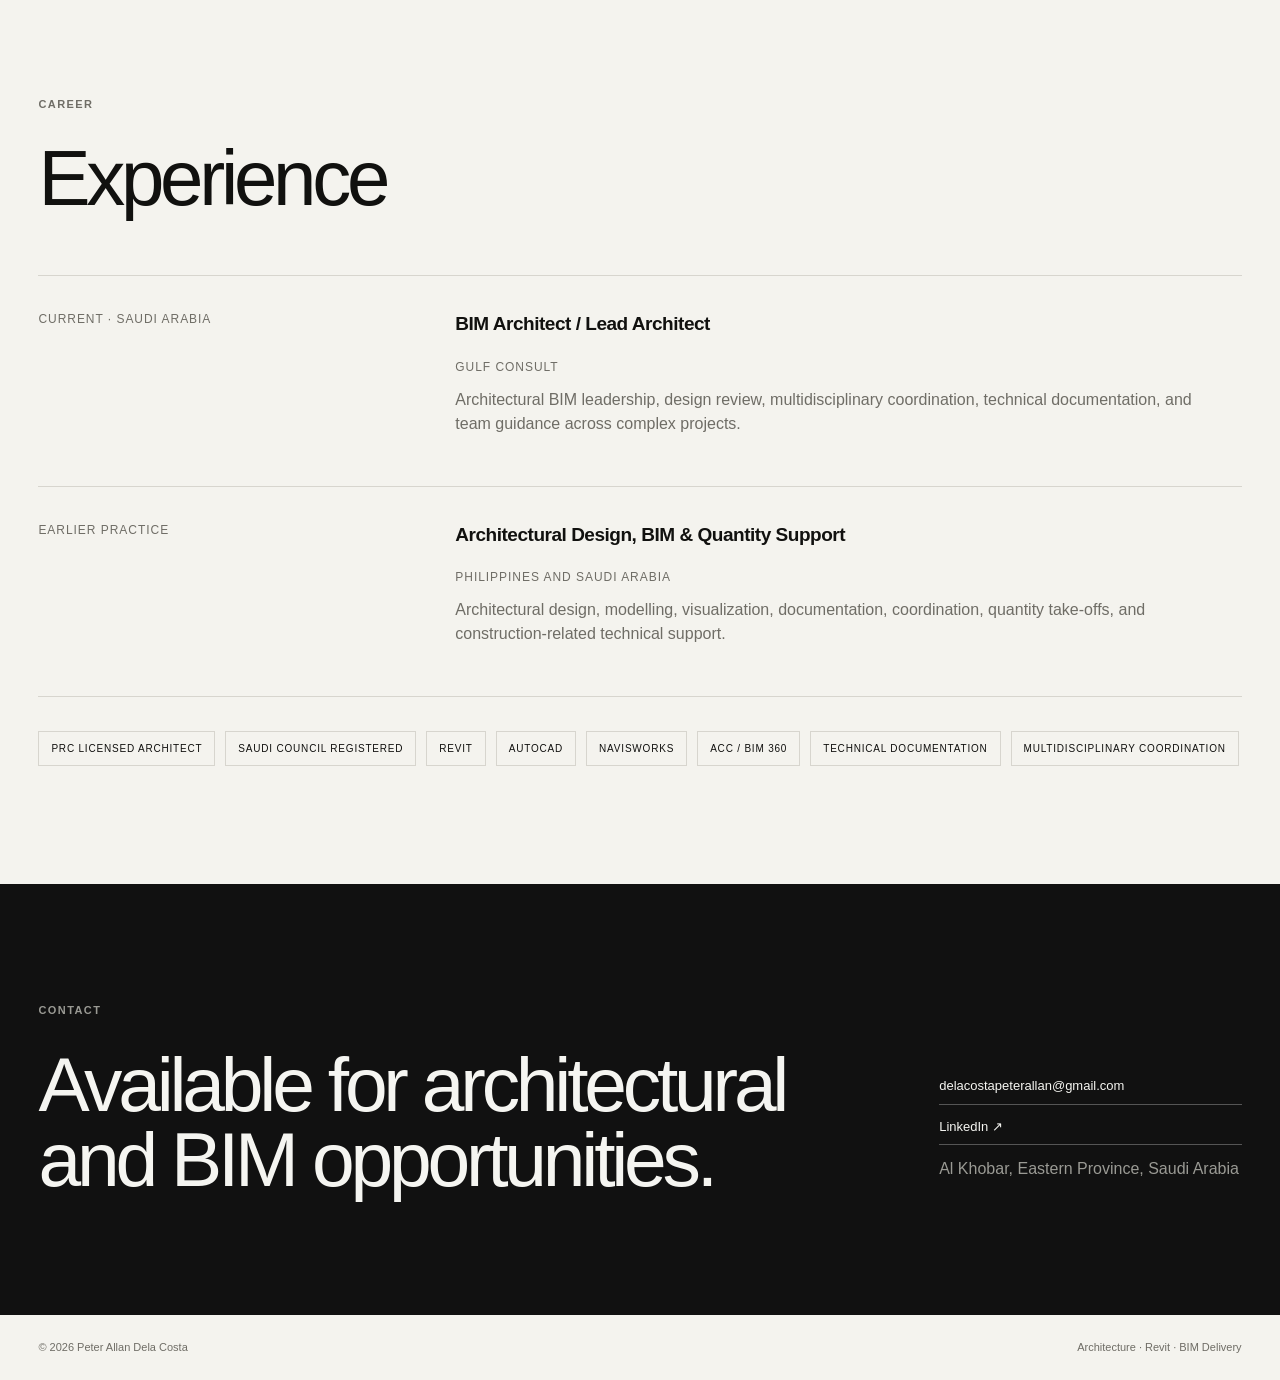
==== commit 9c414e75: "Refresh portfolio assets after NUPCO upload" ====
--- a/index.html
+++ b/index.html
@@ -88,6 +88,6 @@
     <div id="dialog-content"></div>
   </dialog>
 
-  <script src="script.js?v=20260807"></script>
+  <script src="script.js?v=20260809-1"></script>
 </body>
 </html>
--- a/styles.css
+++ b/styles.css
@@ -1 +1 @@
-:root{--bg:#f4f3ee;--ink:#11110f;--muted:#6f6d66;--line:#d7d5ce;--panel:#e8e6df;--dark:#111;--max:1500px}*{box-sizing:border-box}html{scroll-behavior:smooth}body{margin:0;background:var(--bg);color:var(--ink);font-family:Arial,Helvetica,sans-serif;line-height:1.5}a{color:inherit}button{font:inherit;color:inherit}.site-header{position:sticky;top:0;z-index:20;display:flex;align-items:center;justify-content:space-between;height:72px;padding:0 3vw;background:rgba(244,243,238,.94);border-bottom:1px solid var(--line);backdrop-filter:blur(10px)}.brand{font-size:14px;font-weight:700;text-decoration:none}.site-nav{display:flex;gap:28px}.site-nav a{font-size:13px;text-decoration:none}.site-nav a:hover{opacity:.55}.menu-toggle{display:none;border:0;background:transparent}.section-pad{width:min(var(--max),100%);margin:0 auto;padding:118px 3vw}.section-rule{border-top:1px solid var(--line)}.eyebrow{margin:0 0 28px;color:var(--muted);font-size:11px;font-weight:700;letter-spacing:.13em;text-transform:uppercase}h1,h2,h3,p{margin-top:0}h1,h2{margin-bottom:0;font-weight:400;letter-spacing:-.055em;line-height:.98}h1{max-width:1200px;font-size:clamp(4rem,9.6vw,10.2rem)}h2{font-size:clamp(3rem,6.1vw,7rem)}h3{font-size:19px;font-weight:600;letter-spacing:-.025em}.hero{min-height:calc(100vh - 72px);display:flex;flex-direction:column;justify-content:space-between}.hero-footer{display:grid;grid-template-columns:1fr auto;gap:50px;align-items:end;margin-top:90px;padding-top:24px;border-top:1px solid var(--line)}.hero-footer p{max-width:650px;margin-bottom:0;color:var(--muted);font-size:15px}.text-link{padding-bottom:5px;border-bottom:1px solid;text-decoration:none;font-size:13px}.section-heading{display:grid;grid-template-columns:1.2fr .55fr;gap:9vw;align-items:end;margin-bottom:58px}.section-heading.compact{grid-template-columns:1fr}.section-note,.profile-copy{color:var(--muted);font-size:15px}.project-grid{display:grid;grid-template-columns:repeat(12,1fr);gap:58px 22px}.project-card{grid-column:span 6;padding:0;border:0;background:none;text-align:left;cursor:pointer}.project-card.featured{grid-column:1/-1}.project-media{position:relative;aspect-ratio:16/10;overflow:hidden;background:var(--panel);border:1px solid var(--line)}.project-card.featured .project-media{aspect-ratio:16/8}.project-image{width:100%;height:100%;object-fit:cover;display:block;filter:grayscale(100%);transition:transform .4s ease,filter .4s ease}.project-card:hover .project-image{transform:scale(1.015);filter:grayscale(0)}.visual-placeholder{position:absolute;inset:0;display:grid;place-items:center;background:linear-gradient(135deg,#eceae3,#dcd9d1)}.visual-placeholder:before{content:"";width:60%;height:58%;border:1px solid #c0bdb5;transform:skew(-14deg)}.visual-placeholder span{position:absolute;color:#85827b;font-size:10px;letter-spacing:.14em;text-transform:uppercase}.project-info{display:grid;grid-template-columns:1fr auto;gap:30px;padding-top:15px}.project-title{margin:0;font-size:clamp(1.35rem,2vw,2rem);font-weight:400}.project-meta{margin-top:6px;color:var(--muted);font-size:12px}.project-index{color:var(--muted);font-size:11px}.featured-grid{border-top:1px solid var(--line)}.featured-grid article{display:grid;grid-template-columns:50px 1.2fr 1fr .45fr;gap:20px;align-items:center;padding:20px 0;border-bottom:1px solid var(--line)}.featured-grid span,.featured-grid small{color:var(--muted);font-size:10px;letter-spacing:.08em;text-transform:uppercase}.featured-grid h3,.featured-grid p{margin:0}.featured-grid h3{font-size:16px}.featured-grid p{color:var(--muted);font-size:12px}.request-note{margin:28px 0 0;color:var(--muted);font-size:12px}.profile-copy p{max-width:660px}.capability-grid{display:grid;grid-template-columns:repeat(4,1fr);margin-top:88px;border-top:1px solid var(--line)}.capability-grid article{min-height:260px;padding:22px 24px 22px 0;border-right:1px solid var(--line)}.capability-grid article:not(:first-child){padding-left:24px}.capability-grid article:last-child{border-right:0}.capability-grid span{color:var(--muted);font-size:11px}.capability-grid h3{margin-top:72px}.capability-grid p{color:var(--muted);font-size:13px}.timeline{border-top:1px solid var(--line)}.timeline article{display:grid;grid-template-columns:.4fr 1fr;gap:8vw;padding:34px 0;border-bottom:1px solid var(--line)}.timeline-date,.company{color:var(--muted);font-size:12px;text-transform:uppercase;letter-spacing:.08em}.timeline article p:last-child{max-width:760px;color:var(--muted)}.credentials{display:flex;flex-wrap:wrap;gap:10px;margin-top:34px}.credentials span{padding:9px 12px;border:1px solid var(--line);font-size:10px;letter-spacing:.08em;text-transform:uppercase}.contact{width:100%;max-width:none;color:#f5f5f1;background:var(--dark)}.contact>*{width:min(calc(var(--max) - 6vw),94vw);margin-left:auto;margin-right:auto}.contact .eyebrow,.contact p{color:#9a9a94}.contact-grid{display:grid;grid-template-columns:1.15fr .45fr;gap:10vw;align-items:end}.contact h2{font-size:clamp(3rem,6vw,7rem)}.contact-grid div{display:flex;flex-direction:column;gap:12px}.contact a{padding-bottom:8px;border-bottom:1px solid #555;text-decoration:none;font-size:13px;overflow-wrap:anywhere}footer{display:flex;justify-content:space-between;padding:24px 3vw;color:var(--muted);font-size:11px}.project-dialog{width:min(1120px,calc(100% - 24px));max-height:94vh;padding:0;border:0;background:var(--bg)}.project-dialog::backdrop{background:rgba(0,0,0,.8)}.dialog-close{position:sticky;top:0;float:right;z-index:3;padding:16px 18px;border:0;background:#111;color:#fff;cursor:pointer;font-size:11px;letter-spacing:.08em;text-transform:uppercase}.dialog-hero{aspect-ratio:16/8;background:var(--panel);overflow:hidden}.dialog-hero img{width:100%;height:100%;object-fit:cover;display:block}.dialog-body{padding:46px}.dialog-title{max-width:900px;font-size:clamp(2.7rem,5.5vw,6rem)}.dialog-meta{display:grid;grid-template-columns:repeat(4,1fr);gap:20px;margin:40px 0;padding:18px 0;border-top:1px solid var(--line);border-bottom:1px solid var(--line)}.dialog-meta span{color:var(--muted);font-size:10px;letter-spacing:.08em;text-transform:uppercase}.dialog-meta strong{display:block;margin-top:4px;font-size:13px;font-weight:600}.dialog-copy{display:grid;gap:14px;max-width:790px;color:var(--muted)}.dialog-copy p{margin:0}.dialog-tags{display:flex;flex-wrap:wrap;gap:8px;margin:28px 0}.dialog-tags span{padding:8px 10px;border:1px solid var(--line);font-size:10px;text-transform:uppercase}.deliverables{display:grid;grid-template-columns:1fr 1fr;gap:18px;margin-top:34px}.deliverable-card{min-width:0}.deliverable-card h3{margin:12px 0 0;font-size:.92rem}.deliverable-media{position:relative;aspect-ratio:16/10;overflow:hidden;background:var(--panel);border:1px solid var(--line)}.deliverable-media img{width:100%;height:100%;object-fit:cover;display:block}.document-list{display:grid;gap:10px;margin-top:34px}.document-link{display:grid;grid-template-columns:42px minmax(0,1fr) auto;gap:14px;align-items:center;padding:14px 0;border-top:1px solid var(--line);text-decoration:none}.document-link:last-child{border-bottom:1px solid var(--line)}.document-link span{font-size:.75rem;color:var(--muted)}.document-link strong{font-size:.94rem;font-weight:600}.document-link em{font-size:.78rem;font-style:normal;color:var(--muted);white-space:nowrap}.document-link:hover strong{opacity:.6}.asset-note{margin-top:34px;padding-top:20px;border-top:1px solid var(--line);color:var(--muted);font-size:12px}@media(max-width:900px){.section-heading,.contact-grid{grid-template-columns:1fr}.project-card,.project-card.featured{grid-column:span 6}.project-card.featured .project-media{aspect-ratio:16/10}.capability-grid{grid-template-columns:repeat(2,1fr)}.dialog-meta{grid-template-columns:repeat(2,1fr)}.featured-grid article{grid-template-columns:40px 1fr .7fr}.featured-grid small{display:none}.document-link{grid-template-columns:36px 1fr}.document-link em{display:none}}@media(max-width:650px){.site-header{height:64px;padding:0 20px}.menu-toggle{display:block}.site-nav{position:absolute;top:64px;left:0;right:0;display:none;flex-direction:column;padding:22px 20px;background:var(--bg);border-bottom:1px solid var(--line)}.site-nav.open{display:flex}.section-pad{padding:80px 20px}.hero{min-height:calc(100vh - 64px)}.hero-footer{grid-template-columns:1fr;align-items:start}.project-card,.project-card.featured{grid-column:1/-1}.project-media,.project-card.featured .project-media{aspect-ratio:4/3}.featured-grid article{grid-template-columns:34px 1fr}.featured-grid article p,.featured-grid small{display:none}.capability-grid{grid-template-columns:1fr}.capability-grid article{border-right:0;border-bottom:1px solid var(--line);padding-left:0!important}.timeline article{grid-template-columns:1fr;gap:12px}.contact>*,footer{width:auto;margin:0;padding-left:20px;padding-right:20px}.dialog-body{padding:26px}.dialog-meta{grid-template-columns:1fr 1fr}.deliverables{grid-template-columns:1fr}.document-link{grid-template-columns:30px 1fr}footer{flex-direction:column;gap:5px}}+:root{--bg:#f4f3ee;--ink:#11110f;--muted:#6f6d66;--line:#d7d5ce;--panel:#e8e6df;--dark:#111;--max:1500px}*{box-sizing:border-box}html{scroll-behavior:smooth}body{margin:0;background:var(--bg);color:var(--ink);font-family:Arial,Helvetica,sans-serif;line-height:1.5}a{color:inherit}button{font:inherit;color:inherit}.site-header{position:sticky;top:0;z-index:20;display:flex;align-items:center;justify-content:space-between;height:72px;padding:0 3vw;background:rgba(244,243,238,.94);border-bottom:1px solid var(--line);backdrop-filter:blur(10px)}.brand{font-size:14px;font-weight:700;text-decoration:none}.site-nav{display:flex;gap:28px}.site-nav a{font-size:13px;text-decoration:none}.site-nav a:hover{opacity:.55}.menu-toggle{display:none;border:0;background:transparent}.section-pad{width:min(var(--max),100%);margin:0 auto;padding:118px 3vw}.section-rule{border-top:1px solid var(--line)}.eyebrow{margin:0 0 28px;color:var(--muted);font-size:11px;font-weight:700;letter-spacing:.13em;text-transform:uppercase}h1,h2,h3,p{margin-top:0}h1,h2{margin-bottom:0;font-weight:400;letter-spacing:-.055em;line-height:.98}h1{max-width:1200px;font-size:clamp(4rem,9.6vw,10.2rem)}h2{font-size:clamp(3rem,6.1vw,7rem)}h3{font-size:19px;font-weight:600;letter-spacing:-.025em}.hero{min-height:calc(100vh - 72px);display:flex;flex-direction:column;justify-content:space-between}.hero-footer{display:grid;grid-template-columns:1fr auto;gap:50px;align-items:end;margin-top:90px;padding-top:24px;border-top:1px solid var(--line)}.hero-footer p{max-width:650px;margin-bottom:0;color:var(--muted);font-size:15px}.text-link{padding-bottom:5px;border-bottom:1px solid;text-decoration:none;font-size:13px}.section-heading{display:grid;grid-template-columns:1.2fr .55fr;gap:9vw;align-items:end;margin-bottom:58px}.section-heading.compact{grid-template-columns:1fr}.section-note,.profile-copy{color:var(--muted);font-size:15px}.project-grid{display:grid;grid-template-columns:repeat(12,1fr);gap:58px 22px}.project-card{grid-column:span 6;padding:0;border:0;background:none;text-align:left;cursor:pointer}.project-card.featured{grid-column:1/-1}.project-media{position:relative;aspect-ratio:16/10;overflow:hidden;background:var(--panel);border:1px solid var(--line)}.project-card.featured .project-media{aspect-ratio:16/8}.project-image{width:100%;height:100%;object-fit:cover;display:block;filter:grayscale(100%);transition:transform .4s ease,filter .4s ease}.project-card:hover .project-image{transform:scale(1.015);filter:grayscale(0)}.visual-placeholder{position:absolute;inset:0;display:grid;place-items:center;background:linear-gradient(135deg,#eceae3,#dcd9d1)}.visual-placeholder:before{content:"";width:60%;height:58%;border:1px solid #c0bdb5;transform:skew(-14deg)}.visual-placeholder span{position:absolute;color:#85827b;font-size:10px;letter-spacing:.14em;text-transform:uppercase}.project-info{display:grid;grid-template-columns:1fr auto;gap:30px;padding-top:15px}.project-title{margin:0;font-size:clamp(1.35rem,2vw,2rem);font-weight:400}.project-meta{margin-top:6px;color:var(--muted);font-size:12px}.project-index{color:var(--muted);font-size:11px}.featured-grid{border-top:1px solid var(--line)}.featured-grid article{display:grid;grid-template-columns:50px 1.2fr 1fr .45fr;gap:20px;align-items:center;padding:20px 0;border-bottom:1px solid var(--line)}.featured-grid span,.featured-grid small{color:var(--muted);font-size:10px;letter-spacing:.08em;text-transform:uppercase}.featured-grid h3,.featured-grid p{margin:0}.featured-grid h3{font-size:16px}.featured-grid p{color:var(--muted);font-size:12px}.request-note{margin:28px 0 0;color:var(--muted);font-size:12px}.profile-copy p{max-width:660px}.capability-grid{display:grid;grid-template-columns:repeat(4,1fr);margin-top:88px;border-top:1px solid var(--line)}.capability-grid article{min-height:260px;padding:22px 24px 22px 0;border-right:1px solid var(--line)}.capability-grid article:not(:first-child){padding-left:24px}.capability-grid article:last-child{border-right:0}.capability-grid span{color:var(--muted);font-size:11px}.capability-grid h3{margin-top:72px}.capability-grid p{color:var(--muted);font-size:13px}.timeline{border-top:1px solid var(--line)}.timeline article{display:grid;grid-template-columns:.4fr 1fr;gap:8vw;padding:34px 0;border-bottom:1px solid var(--line)}.timeline-date,.company{color:var(--muted);font-size:12px;text-transform:uppercase;letter-spacing:.08em}.timeline article p:last-child{max-width:760px;color:var(--muted)}.credentials{display:flex;flex-wrap:wrap;gap:10px;margin-top:34px}.credentials span{padding:9px 12px;border:1px solid var(--line);font-size:10px;letter-spacing:.08em;text-transform:uppercase}.contact{width:100%;max-width:none;color:#f5f5f1;background:var(--dark)}.contact>*{width:min(calc(var(--max) - 6vw),94vw);margin-left:auto;margin-right:auto}.contact .eyebrow,.contact p{color:#9a9a94}.contact-grid{display:grid;grid-template-columns:1.15fr .45fr;gap:10vw;align-items:end}.contact h2{font-size:clamp(3rem,6vw,7rem)}.contact-grid div{display:flex;flex-direction:column;gap:12px}.contact a{padding-bottom:8px;border-bottom:1px solid #555;text-decoration:none;font-size:13px;overflow-wrap:anywhere}footer{display:flex;justify-content:space-between;padding:24px 3vw;color:var(--muted);font-size:11px}.project-dialog{width:min(1120px,calc(100% - 24px));max-height:94vh;padding:0;border:0;background:var(--bg)}.project-dialog::backdrop{background:rgba(0,0,0,.8)}.dialog-close{position:sticky;top:0;float:right;z-index:3;padding:16px 18px;border:0;background:#111;color:#fff;cursor:pointer;font-size:11px;letter-spacing:.08em;text-transform:uppercase}.dialog-hero{aspect-ratio:16/8;background:var(--panel);overflow:hidden}.dialog-hero img{width:100%;height:100%;object-fit:cover;display:block}.dialog-body{padding:46px}.dialog-title{max-width:900px;font-size:clamp(2.7rem,5.5vw,6rem)}.dialog-meta{display:grid;grid-template-columns:repeat(4,1fr);gap:20px;margin:40px 0;padding:18px 0;border-top:1px solid var(--line);border-bottom:1px solid var(--line)}.dialog-meta span{color:var(--muted);font-size:10px;letter-spacing:.08em;text-transform:uppercase}.dialog-meta strong{display:block;margin-top:4px;font-size:13px;font-weight:600}.project-facts{display:grid;grid-template-columns:repeat(4,1fr);gap:10px;margin:-10px 0 34px}.project-facts div{padding:14px;border:1px solid var(--line);background:#efede6}.project-facts span{display:block;color:var(--muted);font-size:9px;letter-spacing:.08em;text-transform:uppercase}.project-facts strong{display:block;margin-top:4px;font-size:12px}.dialog-copy{display:grid;gap:14px;max-width:790px;color:var(--muted)}.dialog-copy p{margin:0}.dialog-tags{display:flex;flex-wrap:wrap;gap:8px;margin:28px 0}.dialog-tags span{padding:8px 10px;border:1px solid var(--line);font-size:10px;text-transform:uppercase}.deliverables{display:grid;grid-template-columns:1fr 1fr;gap:18px;margin-top:34px}.deliverable-card{min-width:0}.deliverable-card h3{margin:12px 0 0;font-size:.92rem}.deliverable-media{position:relative;aspect-ratio:16/10;overflow:hidden;background:var(--panel);border:1px solid var(--line)}.deliverable-media img{width:100%;height:100%;object-fit:cover;display:block}.document-list{display:grid;gap:10px;margin-top:34px}.document-link{display:grid;grid-template-columns:42px minmax(0,1fr) auto;gap:14px;align-items:center;padding:14px 0;border-top:1px solid var(--line);text-decoration:none}.document-link:last-child{border-bottom:1px solid var(--line)}.document-link span{font-size:.75rem;color:var(--muted)}.document-link strong{font-size:.94rem;font-weight:600}.document-link em{font-size:.78rem;font-style:normal;color:var(--muted);white-space:nowrap}.document-link:hover strong{opacity:.6}.asset-note{margin-top:34px;padding-top:20px;border-top:1px solid var(--line);color:var(--muted);font-size:12px}.drawing-section{margin-top:48px;padding-top:34px;border-top:1px solid var(--line)}.drawing-section .eyebrow{margin-bottom:12px}.drawing-note{max-width:760px;color:var(--muted);font-size:13px}.drawing-groups{display:grid;grid-template-columns:1fr 1fr;gap:14px;margin-top:24px}.drawing-groups article{padding:18px;border:1px solid var(--line);background:#efede6}.drawing-groups h3{margin:0 0 10px;font-size:15px}.drawing-groups ul{margin:0;padding-left:18px;color:var(--muted);font-size:11px;line-height:1.7}@media(max-width:900px){.section-heading,.contact-grid{grid-template-columns:1fr}.project-card,.project-card.featured{grid-column:span 6}.project-card.featured .project-media{aspect-ratio:16/10}.capability-grid{grid-template-columns:repeat(2,1fr)}.dialog-meta,.project-facts{grid-template-columns:repeat(2,1fr)}.featured-grid article{grid-template-columns:40px 1fr .7fr}.featured-grid small{display:none}.document-link{grid-template-columns:36px 1fr}.document-link em{display:none}}@media(max-width:650px){.site-header{height:64px;padding:0 20px}.menu-toggle{display:block}.site-nav{position:absolute;top:64px;left:0;right:0;display:none;flex-direction:column;padding:22px 20px;background:var(--bg);border-bottom:1px solid var(--line)}.site-nav.open{display:flex}.section-pad{padding:80px 20px}.hero{min-height:calc(100vh - 64px)}.hero-footer{grid-template-columns:1fr;align-items:start}.project-card,.project-card.featured{grid-column:1/-1}.project-media,.project-card.featured .project-media{aspect-ratio:4/3}.featured-grid article{grid-template-columns:34px 1fr}.featured-grid article p,.featured-grid small{display:none}.capability-grid{grid-template-columns:1fr}.capability-grid article{border-right:0;border-bottom:1px solid var(--line);padding-left:0!important}.timeline article{grid-template-columns:1fr;gap:12px}.contact>*,footer{width:auto;margin:0;padding-left:20px;padding-right:20px}.dialog-body{padding:26px}.dialog-meta,.project-facts{grid-template-columns:1fr 1fr}.deliverables,.drawing-groups{grid-template-columns:1fr}.document-link{grid-template-columns:30px 1fr}footer{flex-direction:column;gap:5px}}
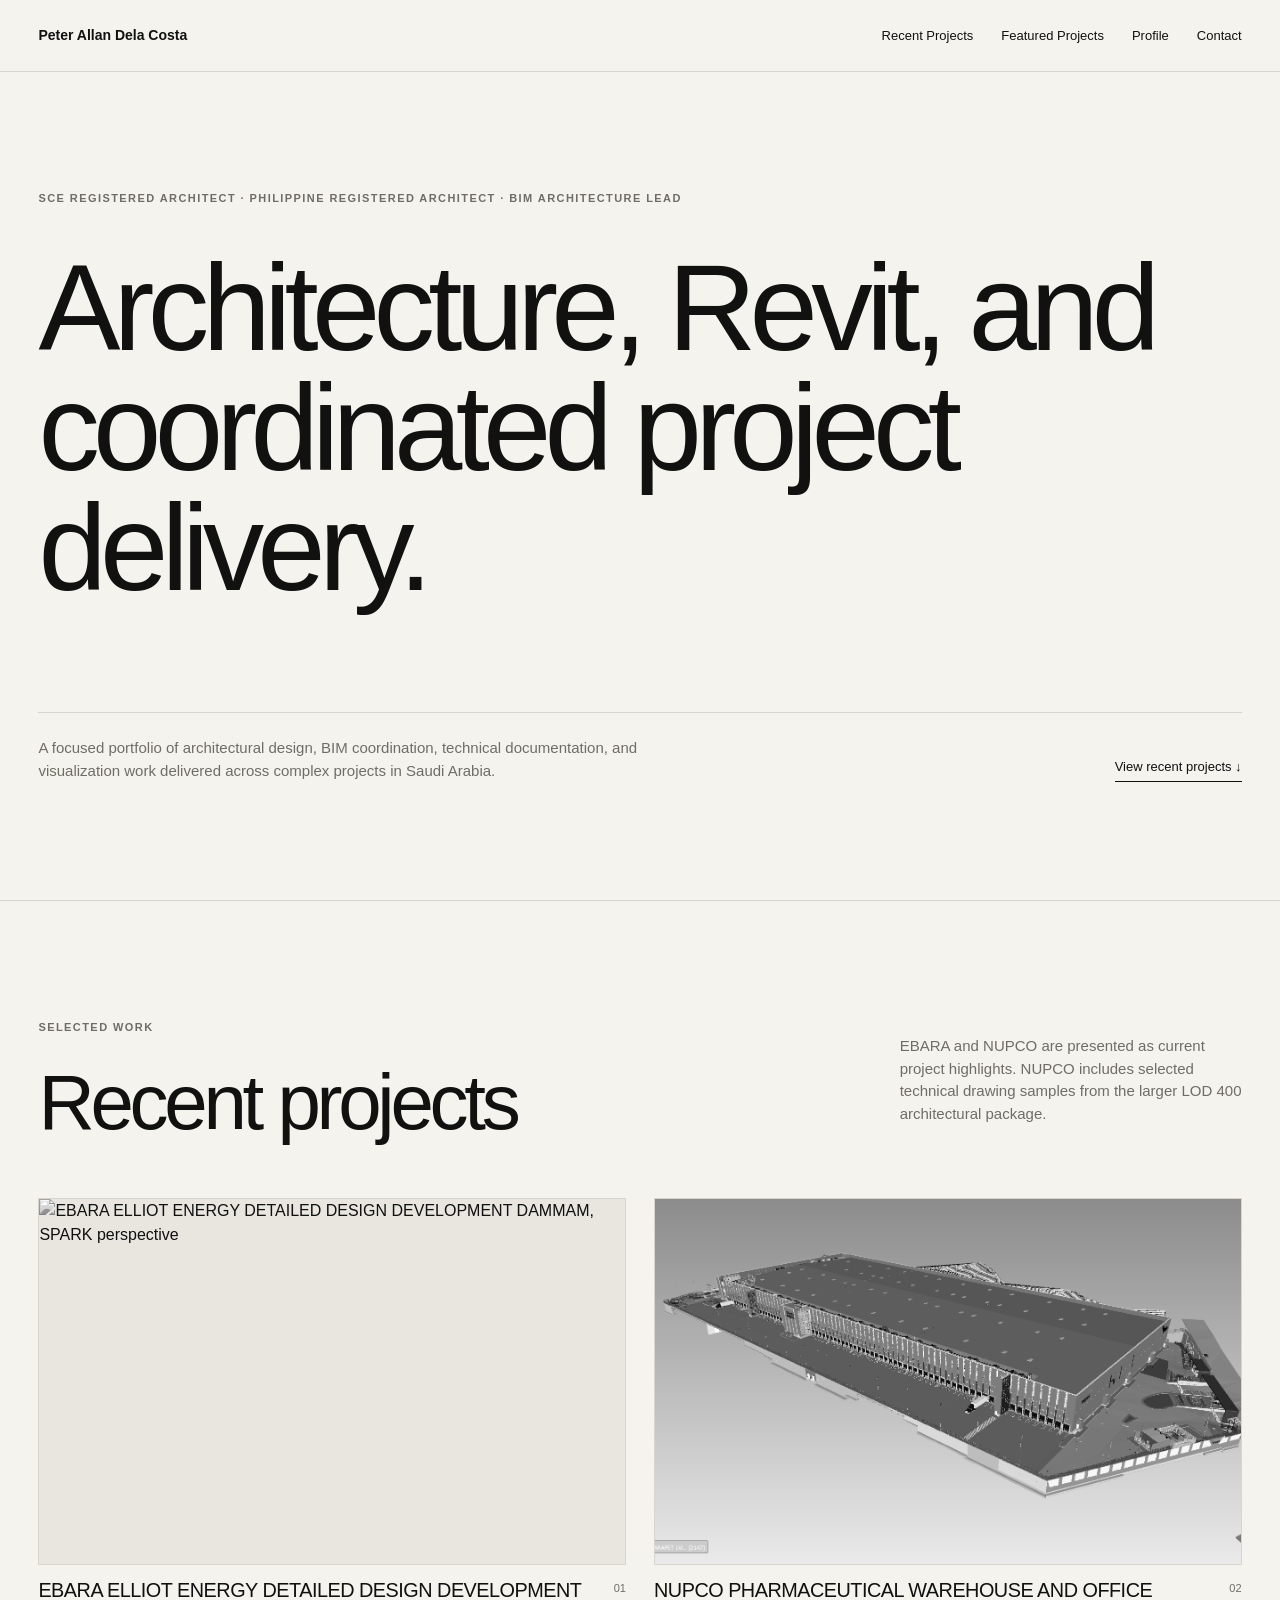
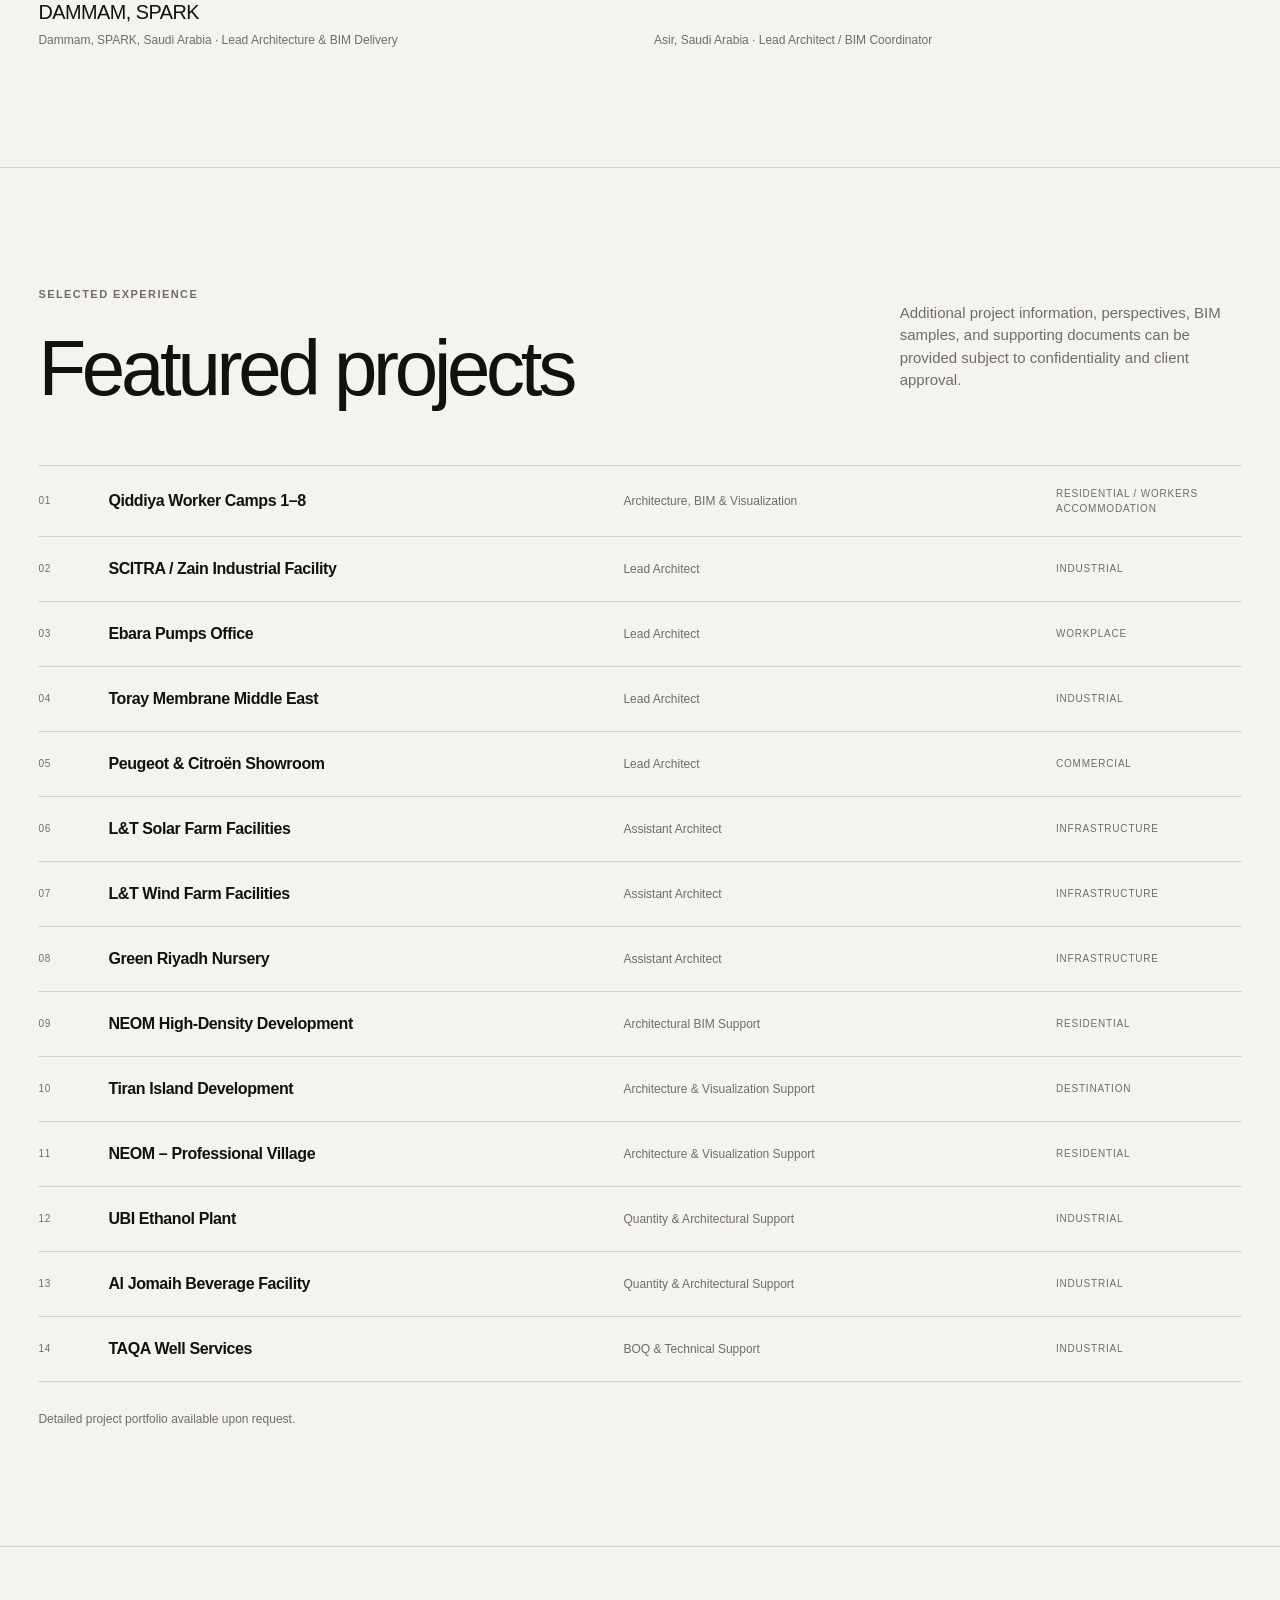
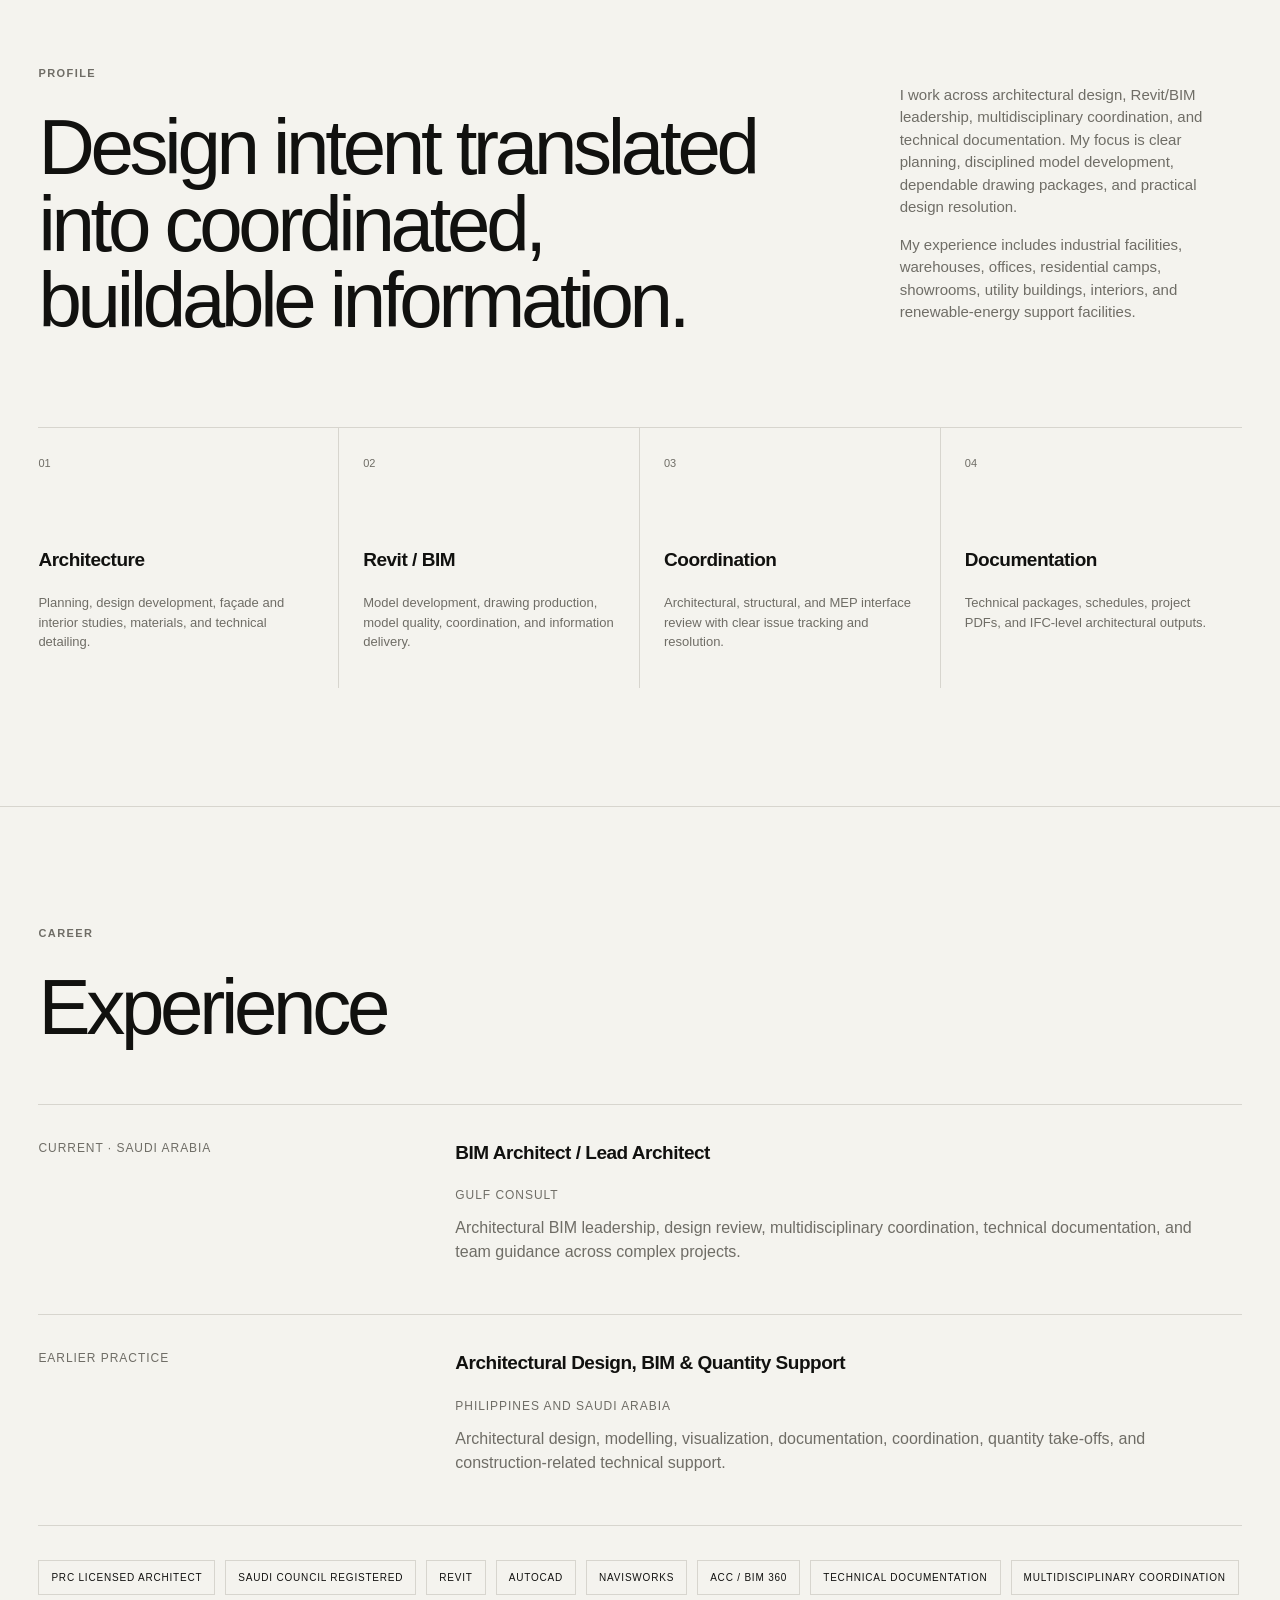
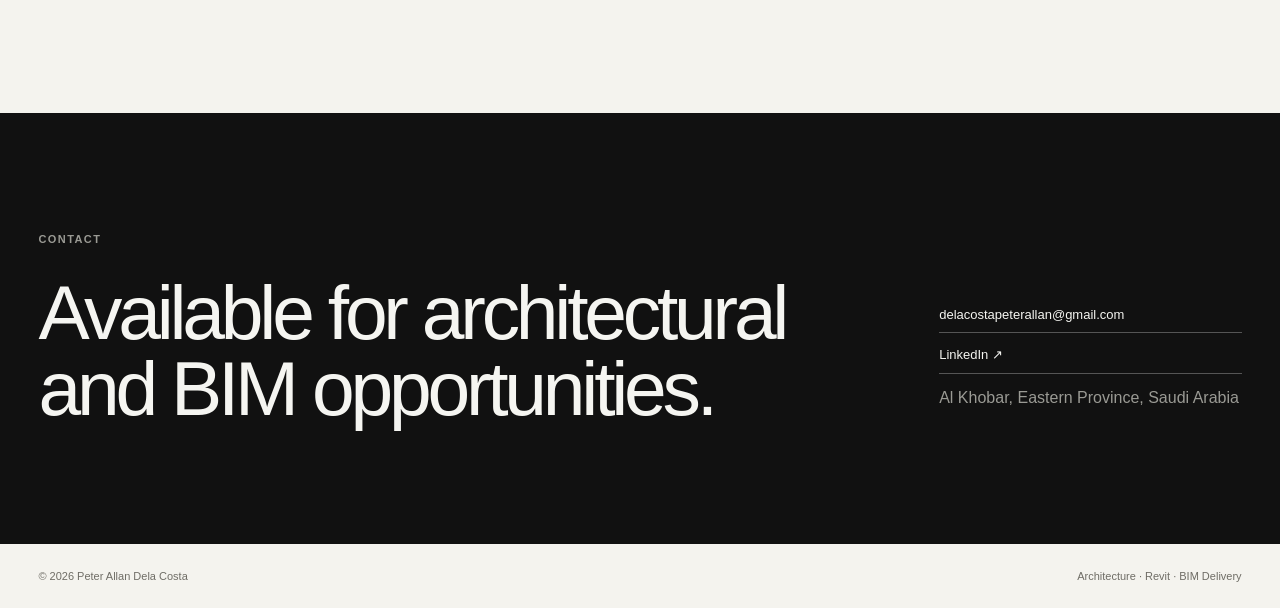
==== commit f4ee207e: "Use equal recent project card layout" ====
--- a/index.html
+++ b/index.html
@@ -7,6 +7,8 @@
   <meta name="theme-color" content="#f4f3ee">
   <title>Peter Allan Dela Costa | Architect & BIM Lead</title>
   <link rel="stylesheet" href="styles.css?v=20260807">
+  <link rel="stylesheet" href="recent-projects.css?v=20260809-1">
+  <link rel="stylesheet" href="drawing-viewer.css?v=20260809-2">
 </head>
 <body>
   <header class="site-header">
@@ -89,5 +91,6 @@
   </dialog>
 
   <script src="script.js?v=20260809-1"></script>
+  <script src="drawing-viewer.js?v=20260809-1"></script>
 </body>
 </html>
--- a/recent-projects.css
+++ b/recent-projects.css
@@ -0,0 +1,51 @@
+/* Equal recent-project cards: EBARA + NUPCO */
+#recent-work .project-grid{
+  display:grid;
+  grid-template-columns:repeat(2,minmax(0,1fr));
+  gap:48px 28px;
+  align-items:start;
+}
+#recent-work .project-card,
+#recent-work .project-card.featured{
+  grid-column:auto;
+  width:100%;
+  min-width:0;
+}
+#recent-work .project-media,
+#recent-work .project-card.featured .project-media{
+  width:100%;
+  aspect-ratio:16/10;
+}
+#recent-work .project-info{
+  display:grid;
+  grid-template-columns:minmax(0,1fr) auto;
+  gap:18px;
+  align-items:start;
+  padding-top:15px;
+}
+#recent-work .project-info>div{
+  min-width:0;
+}
+#recent-work .project-title{
+  margin:0;
+  min-height:2.2em;
+  font-size:clamp(1.15rem,1.55vw,1.65rem);
+  line-height:1.1;
+  font-weight:400;
+}
+#recent-work .project-meta{
+  margin-top:8px;
+  line-height:1.4;
+}
+#recent-work .project-index{
+  padding-top:3px;
+  line-height:1;
+}
+@media(max-width:700px){
+  #recent-work .project-grid{grid-template-columns:1fr;gap:44px}
+  #recent-work .project-card,
+  #recent-work .project-card.featured{grid-column:auto}
+  #recent-work .project-title{min-height:0;font-size:clamp(1.25rem,5.5vw,1.65rem)}
+  #recent-work .project-media,
+  #recent-work .project-card.featured .project-media{aspect-ratio:4/3}
+}
--- a/drawing-viewer.css
+++ b/drawing-viewer.css
@@ -0,0 +1,20 @@
+/* NUPCO selected drawing gallery + in-page viewer */
+.drawing-section{margin-top:48px;padding-top:34px;border-top:1px solid var(--line)}
+.drawing-section .eyebrow{margin-bottom:12px}.drawing-note{max-width:780px;color:var(--muted);font-size:13px}
+.drawing-groups{display:grid;gap:18px;margin-top:24px}.drawing-groups article{padding:18px;border:1px solid var(--line);background:#efede6;min-width:0}
+.drawing-groups h3{margin:0 0 14px;font-size:15px}.drawing-groups ul{display:grid;grid-template-columns:1fr;gap:10px;margin:0;padding:0;list-style:none}
+.drawing-groups li{margin:0;padding:0;min-width:0}.drawing-preview-link{display:grid;grid-template-columns:110px minmax(0,1fr) max-content;gap:14px;align-items:center;width:100%;min-width:0;padding:10px;border:1px solid var(--line);background:var(--bg);text-align:left;cursor:pointer}
+.drawing-preview-link:hover{background:#fff}.drawing-preview-thumb{display:block;aspect-ratio:4/3;overflow:hidden;background:#fff;border:1px solid var(--line)}
+.drawing-preview-thumb img{width:100%;height:100%;object-fit:cover;display:block;user-select:none;-webkit-user-drag:none}.drawing-preview-name{display:block;min-width:0;font-size:11px;line-height:1.45;word-break:normal;overflow-wrap:normal;hyphens:none}
+.drawing-preview-action{display:block;color:var(--muted);font-size:9px;letter-spacing:.06em;text-transform:uppercase;white-space:nowrap}
+.drawing-viewer-open{overflow:hidden}.drawing-viewer{position:fixed;inset:0;z-index:9999;display:none;grid-template-rows:auto 1fr auto;background:#151515;color:#f4f3ee}
+.drawing-viewer.open{display:grid}.dv-top,.dv-bottom{display:flex;align-items:center;justify-content:space-between;gap:18px;padding:12px 18px;background:#111;border-bottom:1px solid #343434}
+.dv-bottom{border-top:1px solid #343434;border-bottom:0}.dv-heading{display:flex;min-width:0;flex-direction:column;gap:2px}.dv-heading span{color:#a5a5a0;font-size:9px;letter-spacing:.1em;text-transform:uppercase}
+.dv-heading strong{font-size:12px;font-weight:600;white-space:nowrap;overflow:hidden;text-overflow:ellipsis}.dv-tools{display:flex;align-items:center;gap:6px;flex-wrap:wrap;justify-content:flex-end}
+.dv-tools button,.dv-bottom button{border:1px solid #3d3d3d;background:#1c1c1c;color:#f4f3ee;padding:8px 10px;cursor:pointer;font-size:10px;letter-spacing:.04em}.dv-tools button:hover,.dv-bottom button:hover{background:#2a2a2a}
+.dv-tools .dv-close{margin-left:6px;background:#f4f3ee;color:#111}.dv-tools span{min-width:48px;text-align:center;color:#b8b8b3;font-size:10px}
+.dv-stage{position:relative;overflow:hidden;display:grid;place-items:center;background:#222;touch-action:none;cursor:grab}.dv-stage.dragging{cursor:grabbing}
+.dv-stage img{max-width:94%;max-height:calc(100vh - 126px);width:auto;height:auto;display:block;transform-origin:center center;transition:transform .08s linear;user-select:none;-webkit-user-drag:none;box-shadow:0 12px 40px rgba(0,0,0,.32)}
+.dv-bottom span{color:#aaa;font-size:10px;letter-spacing:.08em}.dv-bottom button{min-width:96px}.dv-bottom button:last-child{text-align:right}
+@media(max-width:900px){.drawing-groups{grid-template-columns:1fr}.drawing-preview-link{grid-template-columns:100px minmax(0,1fr) max-content}}
+@media(max-width:650px){.drawing-groups article{padding:12px}.drawing-preview-link{grid-template-columns:82px minmax(0,1fr);gap:10px}.drawing-preview-action{display:none}.drawing-preview-name{font-size:10px;overflow-wrap:anywhere}.dv-top{align-items:flex-start;flex-direction:column}.dv-tools{width:100%;justify-content:flex-start}.dv-stage img{max-width:98%;max-height:calc(100vh - 178px)}.dv-bottom{padding:10px}.dv-bottom button{min-width:auto}.dv-bottom span{font-size:9px}}
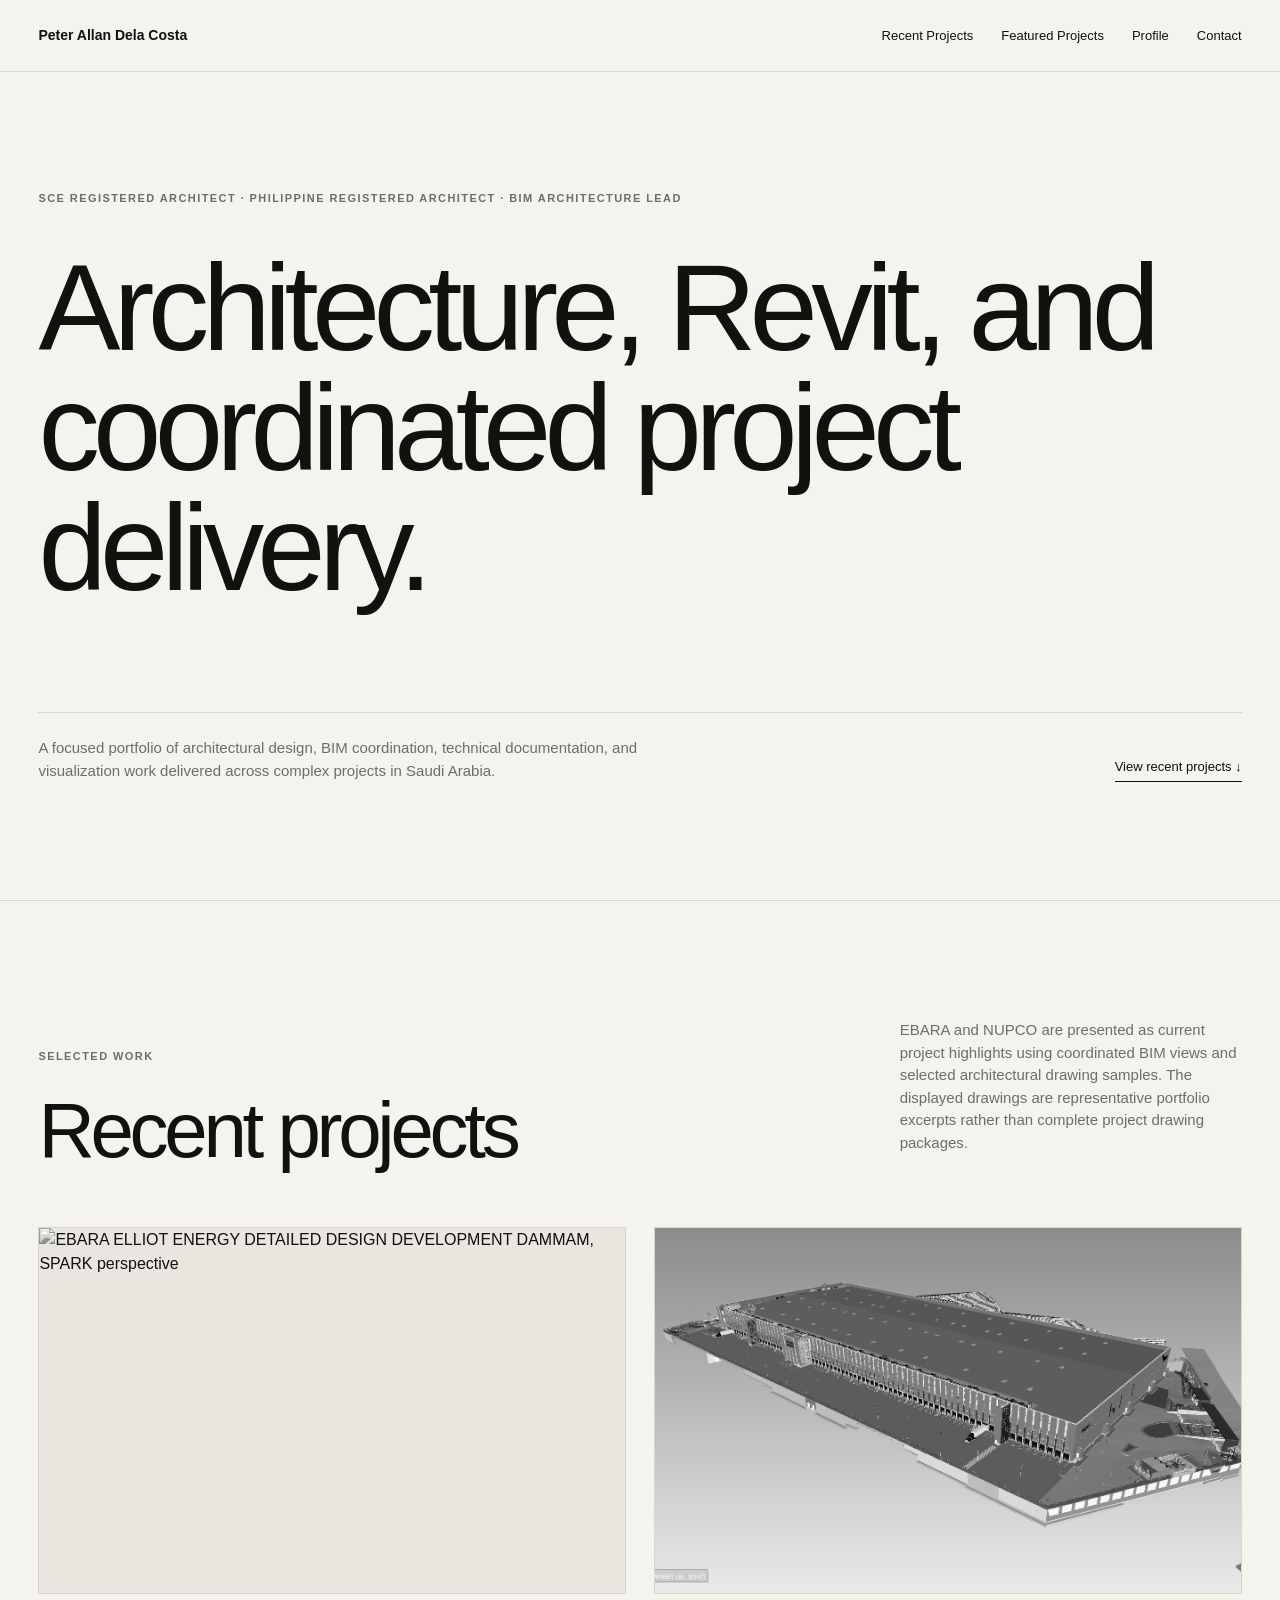
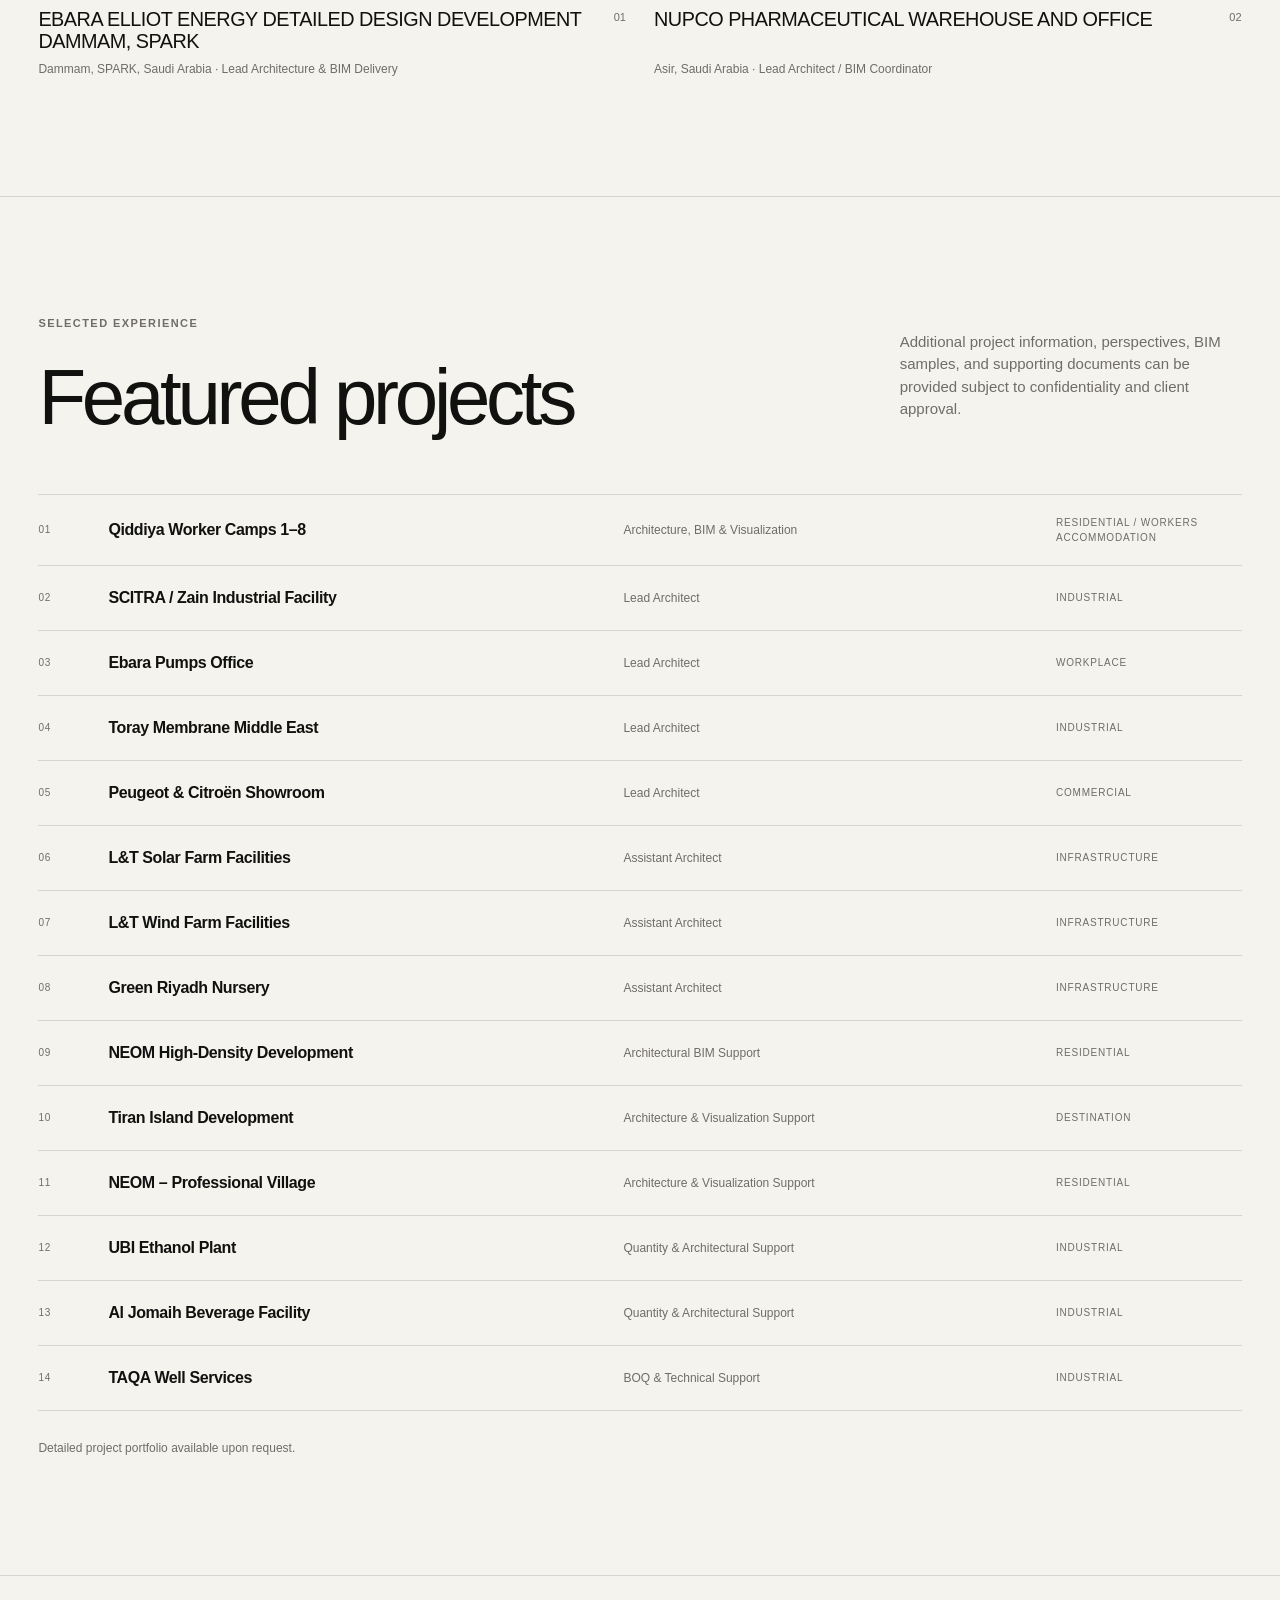
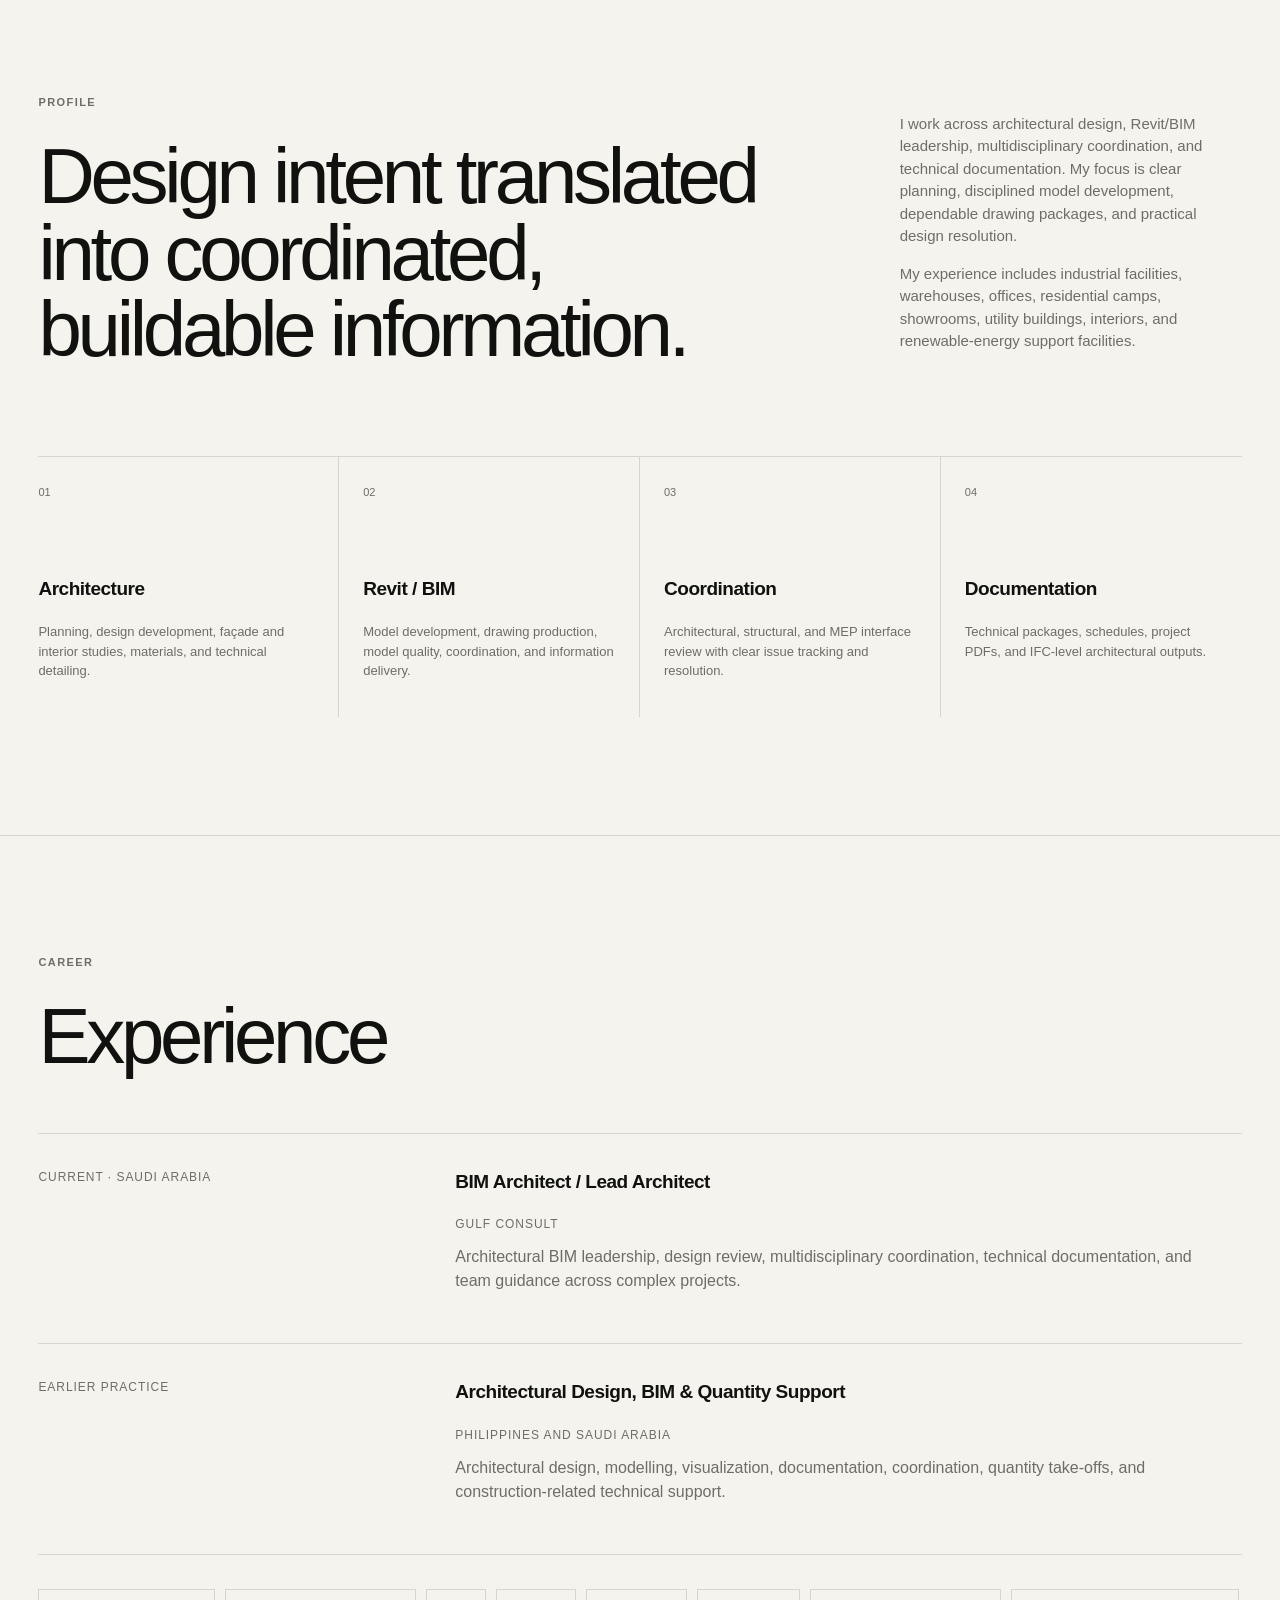
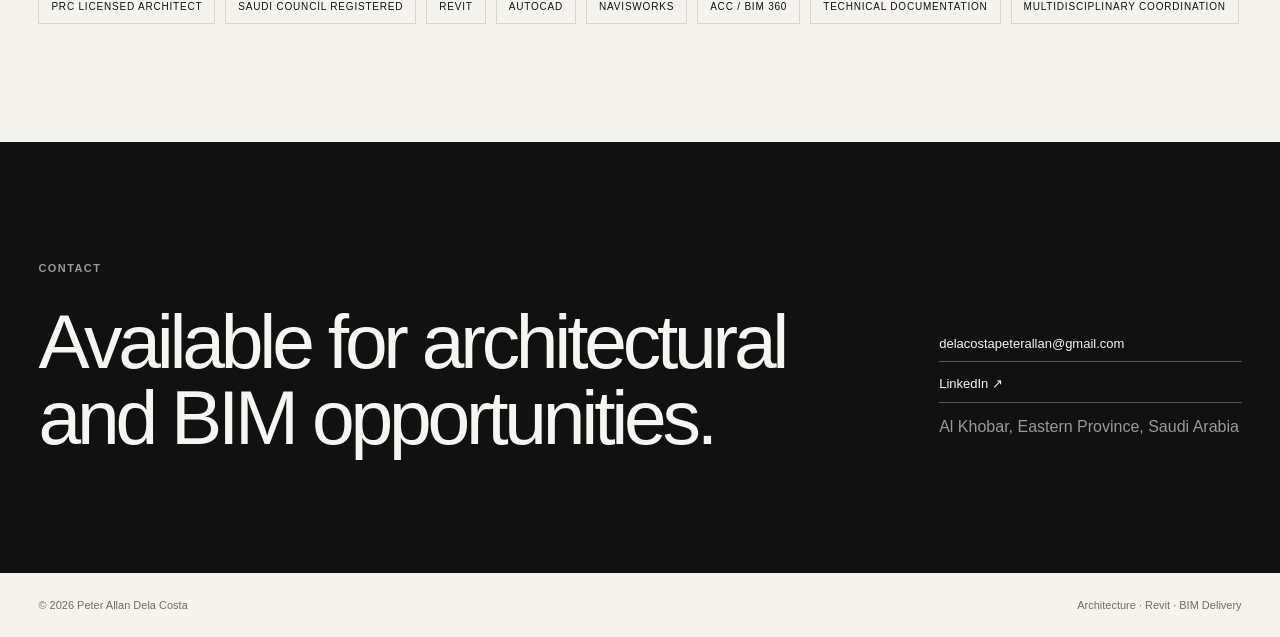
==== commit f2d8a28e: "Refresh EBARA selected drawing presentation" ====
--- a/index.html
+++ b/index.html
@@ -8,7 +8,7 @@
   <title>Peter Allan Dela Costa | Architect & BIM Lead</title>
   <link rel="stylesheet" href="styles.css?v=20260807">
   <link rel="stylesheet" href="recent-projects.css?v=20260809-1">
-  <link rel="stylesheet" href="drawing-viewer.css?v=20260809-2">
+  <link rel="stylesheet" href="drawing-viewer.css?v=20260809-3">
 </head>
 <body>
   <header class="site-header">
@@ -35,7 +35,7 @@
     <section id="recent-work" class="section-pad section-rule">
       <div class="section-heading">
         <div><p class="eyebrow">Selected work</p><h2>Recent projects</h2></div>
-        <p class="section-note">EBARA and NUPCO are presented as current project highlights. NUPCO includes selected technical drawing samples from the larger LOD 400 architectural package.</p>
+        <p class="section-note">EBARA and NUPCO are presented as current project highlights using coordinated BIM views and selected architectural drawing samples. The displayed drawings are representative portfolio excerpts rather than complete project drawing packages.</p>
       </div>
       <div id="project-grid" class="project-grid" aria-live="polite"></div>
     </section>
@@ -90,7 +90,7 @@
     <div id="dialog-content"></div>
   </dialog>
 
-  <script src="script.js?v=20260809-1"></script>
-  <script src="drawing-viewer.js?v=20260809-1"></script>
+  <script src="script.js?v=20260809-2"></script>
+  <script src="drawing-viewer.js?v=20260809-2"></script>
 </body>
 </html>
--- a/drawing-viewer.css
+++ b/drawing-viewer.css
@@ -1,4 +1,4 @@
-/* NUPCO selected drawing gallery + in-page viewer */
+/* Selected architectural drawing gallery + in-page viewer */
 .drawing-section{margin-top:48px;padding-top:34px;border-top:1px solid var(--line)}
 .drawing-section .eyebrow{margin-bottom:12px}.drawing-note{max-width:780px;color:var(--muted);font-size:13px}
 .drawing-groups{display:grid;gap:18px;margin-top:24px}.drawing-groups article{padding:18px;border:1px solid var(--line);background:#efede6;min-width:0}
@@ -6,6 +6,7 @@
 .drawing-groups li{margin:0;padding:0;min-width:0}.drawing-preview-link{display:grid;grid-template-columns:110px minmax(0,1fr) max-content;gap:14px;align-items:center;width:100%;min-width:0;padding:10px;border:1px solid var(--line);background:var(--bg);text-align:left;cursor:pointer}
 .drawing-preview-link:hover{background:#fff}.drawing-preview-thumb{display:block;aspect-ratio:4/3;overflow:hidden;background:#fff;border:1px solid var(--line)}
 .drawing-preview-thumb img{width:100%;height:100%;object-fit:cover;display:block;user-select:none;-webkit-user-drag:none}.drawing-preview-name{display:block;min-width:0;font-size:11px;line-height:1.45;word-break:normal;overflow-wrap:normal;hyphens:none}
+.drawing-preview-name small{display:block;margin-top:4px;color:var(--muted);font-size:9px;font-weight:400;line-height:1.35;letter-spacing:.025em;white-space:normal}
 .drawing-preview-action{display:block;color:var(--muted);font-size:9px;letter-spacing:.06em;text-transform:uppercase;white-space:nowrap}
 .drawing-viewer-open{overflow:hidden}.drawing-viewer{position:fixed;inset:0;z-index:9999;display:none;grid-template-rows:auto 1fr auto;background:#151515;color:#f4f3ee}
 .drawing-viewer.open{display:grid}.dv-top,.dv-bottom{display:flex;align-items:center;justify-content:space-between;gap:18px;padding:12px 18px;background:#111;border-bottom:1px solid #343434}
@@ -17,4 +18,4 @@
 .dv-stage img{max-width:94%;max-height:calc(100vh - 126px);width:auto;height:auto;display:block;transform-origin:center center;transition:transform .08s linear;user-select:none;-webkit-user-drag:none;box-shadow:0 12px 40px rgba(0,0,0,.32)}
 .dv-bottom span{color:#aaa;font-size:10px;letter-spacing:.08em}.dv-bottom button{min-width:96px}.dv-bottom button:last-child{text-align:right}
 @media(max-width:900px){.drawing-groups{grid-template-columns:1fr}.drawing-preview-link{grid-template-columns:100px minmax(0,1fr) max-content}}
-@media(max-width:650px){.drawing-groups article{padding:12px}.drawing-preview-link{grid-template-columns:82px minmax(0,1fr);gap:10px}.drawing-preview-action{display:none}.drawing-preview-name{font-size:10px;overflow-wrap:anywhere}.dv-top{align-items:flex-start;flex-direction:column}.dv-tools{width:100%;justify-content:flex-start}.dv-stage img{max-width:98%;max-height:calc(100vh - 178px)}.dv-bottom{padding:10px}.dv-bottom button{min-width:auto}.dv-bottom span{font-size:9px}}
+@media(max-width:650px){.drawing-groups article{padding:12px}.drawing-preview-link{grid-template-columns:82px minmax(0,1fr);gap:10px}.drawing-preview-action{display:none}.drawing-preview-name{font-size:10px;overflow-wrap:anywhere}.drawing-preview-name small{font-size:8px}.dv-top{align-items:flex-start;flex-direction:column}.dv-tools{width:100%;justify-content:flex-start}.dv-stage img{max-width:98%;max-height:calc(100vh - 178px)}.dv-bottom{padding:10px}.dv-bottom button{min-width:auto}.dv-bottom span{font-size:9px}}
